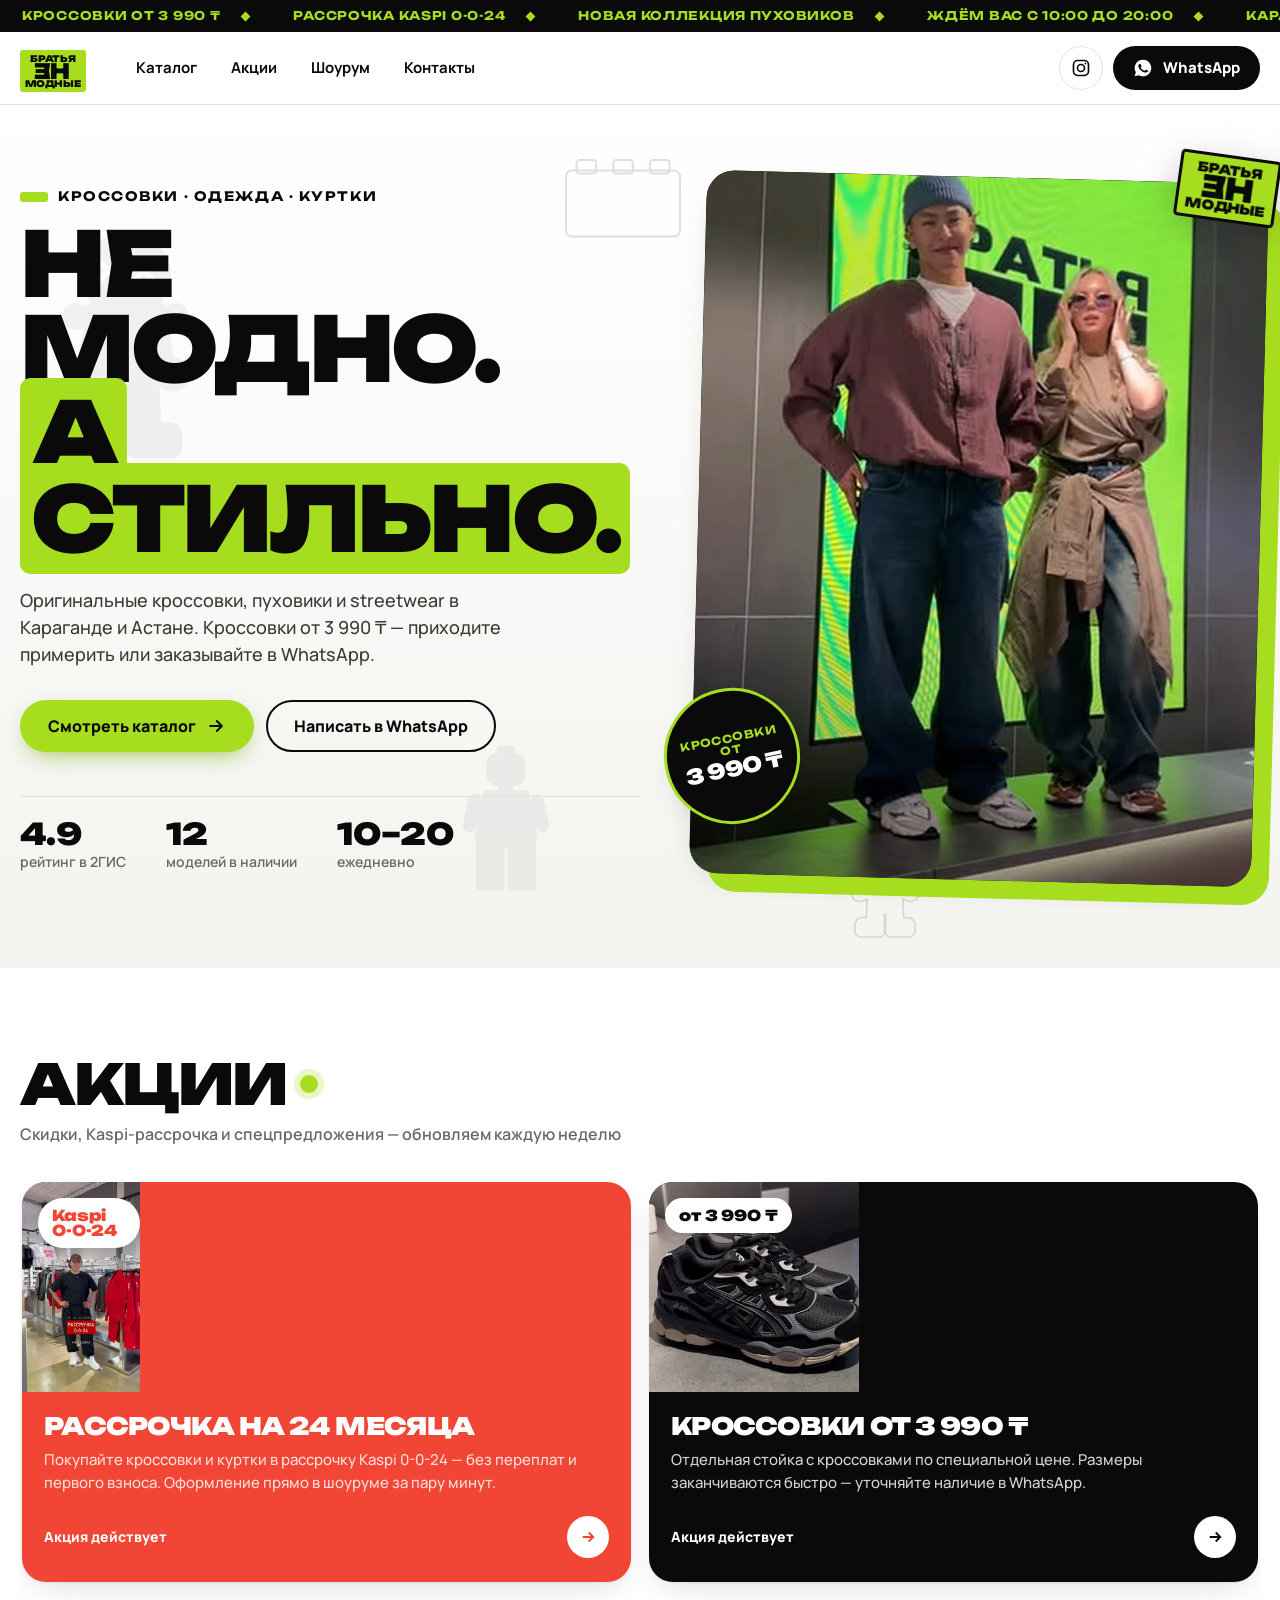
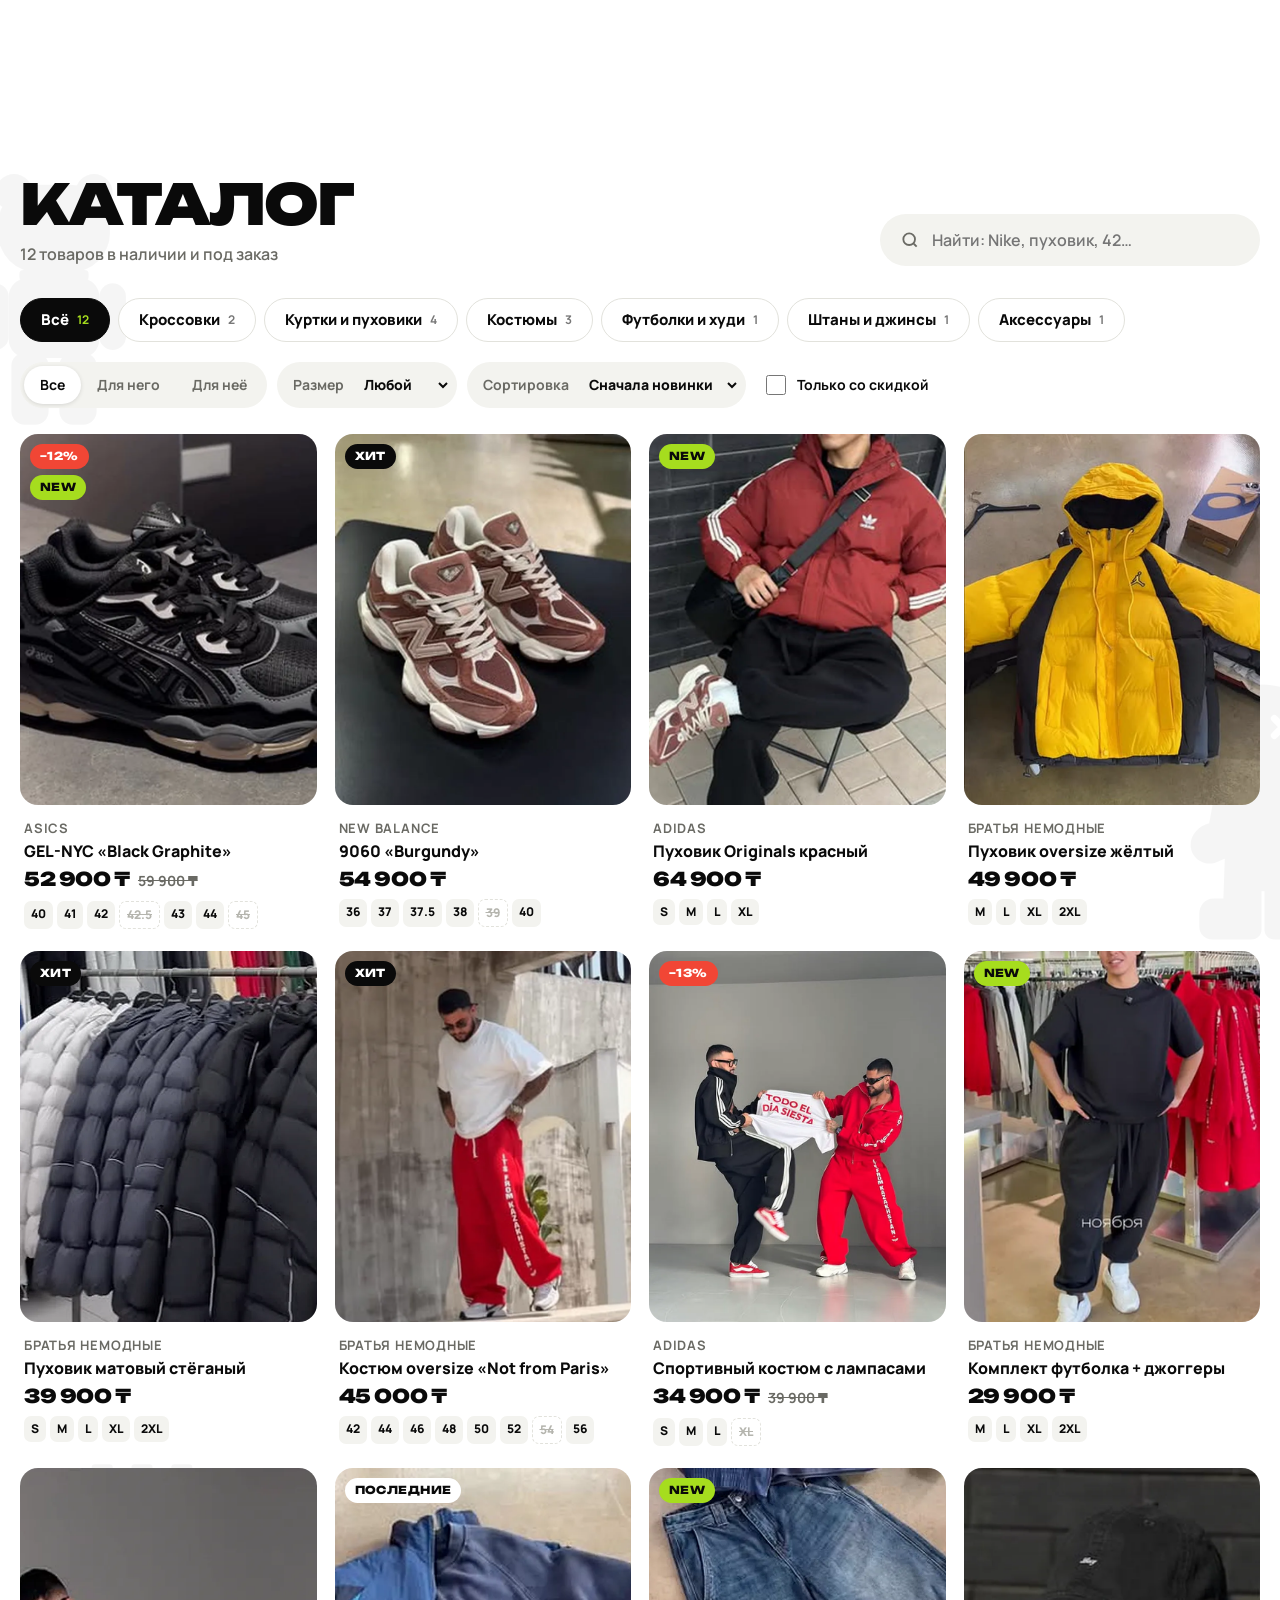
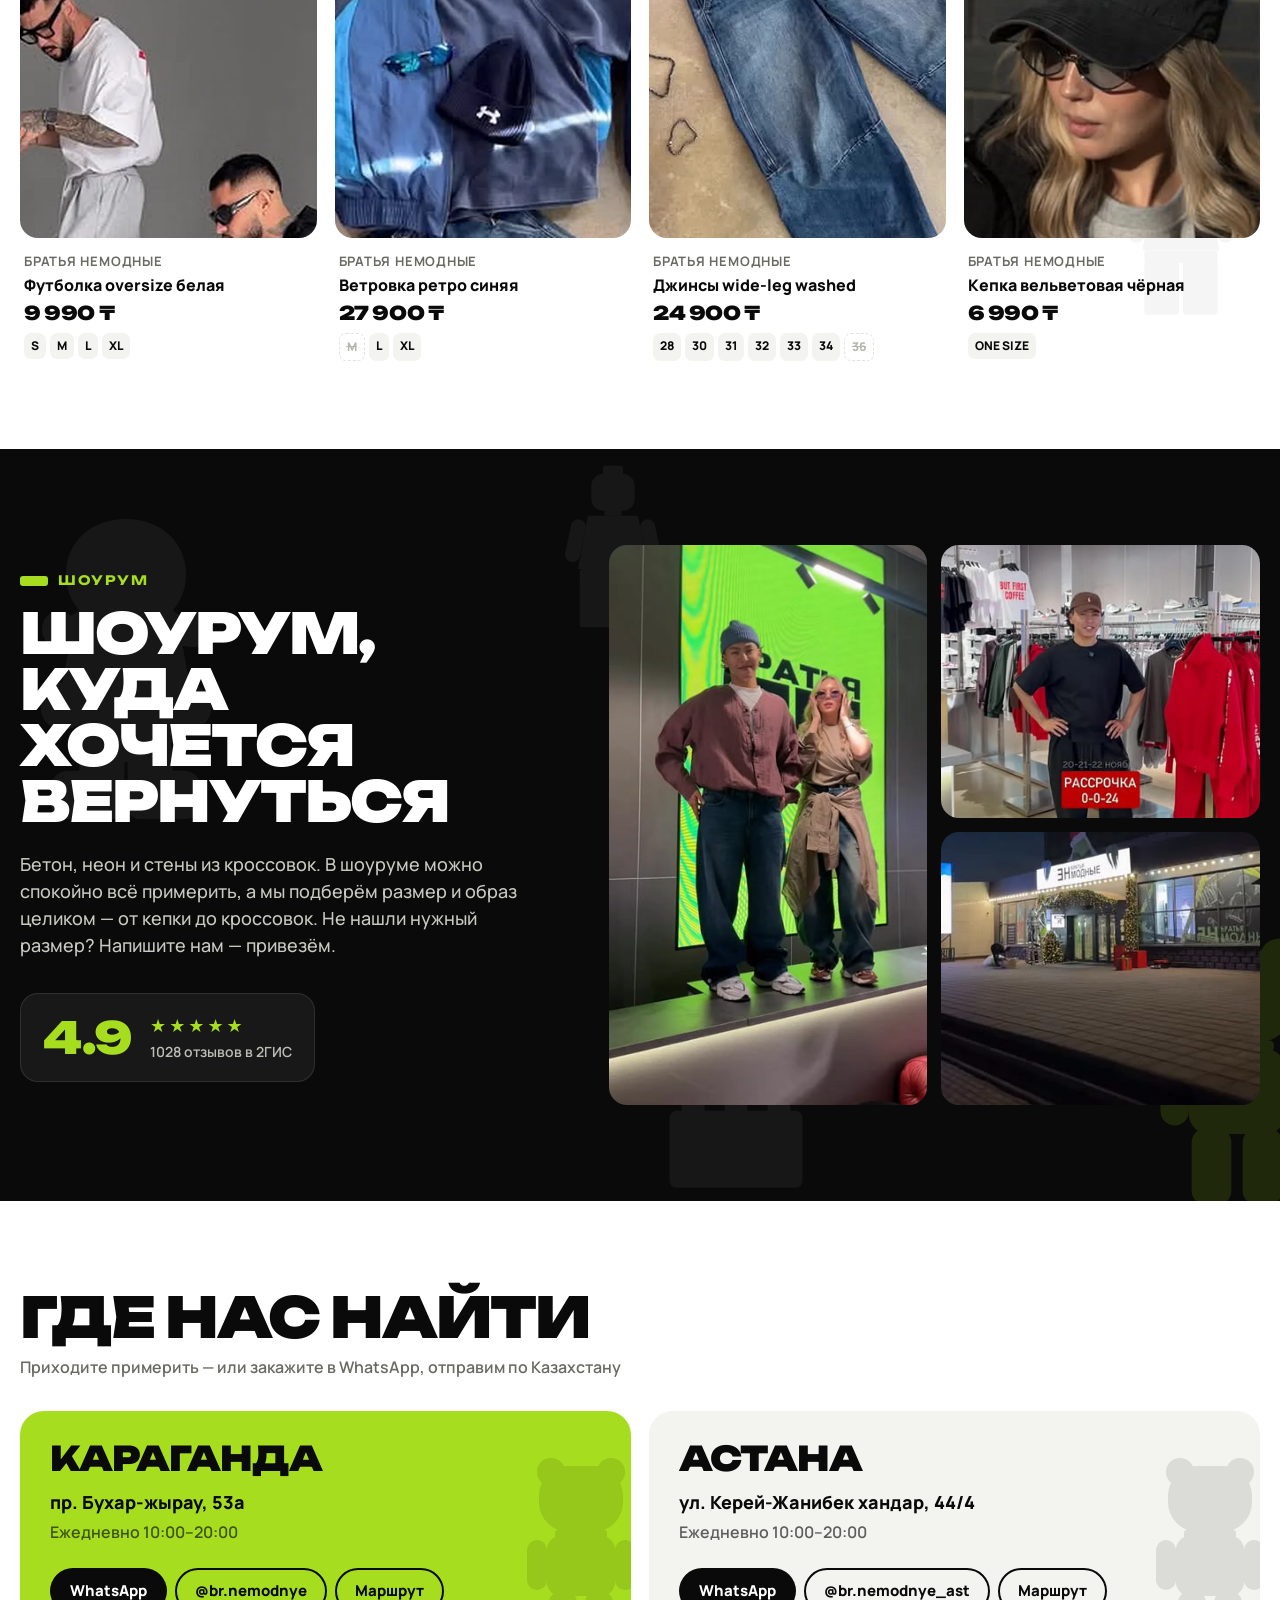
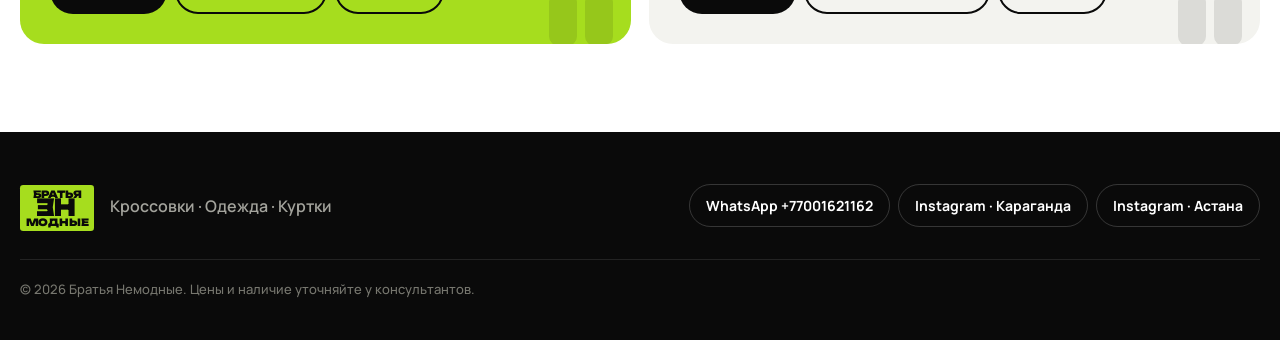
==== index.html @ 2d448ac7 "Сайт и админка Братья Немодные Co-Authored-By: Claude Opus 5.5 <noreply@anthropic.com>" ====
<!doctype html>
<html lang="ru">
<head>
<meta charset="utf-8">
<meta name="viewport" content="width=device-width, initial-scale=1, viewport-fit=cover">
<title>Братья Немодные — кроссовки, одежда, куртки</title>
<meta name="description" content="Братья Немодные — магазин кроссовок, одежды и курток в Караганде и Астане. Кроссовки от 3 990 ₸, рассрочка Kaspi 0-0-24. Заказ в WhatsApp.">
<meta name="theme-color" content="#A6DD1E">
<meta property="og:title" content="Братья Немодные — кроссовки, одежда, куртки">
<meta property="og:description" content="Кроссовки от 3 990 ₸. Шоурумы в Караганде и Астане.">
<meta property="og:image" content="media/showroom-led.webp">
<link rel="icon" href="data:image/svg+xml,%3Csvg xmlns='http://www.w3.org/2000/svg' viewBox='0 0 64 64'%3E%3Crect width='64' height='64' rx='14' fill='%23A6DD1E'/%3E%3Ctext x='32' y='44' font-family='Arial Black,Arial' font-weight='900' font-size='30' text-anchor='middle' transform='translate(64 0) scale(-1 1)'%3EНЕ%3C/text%3E%3C/svg%3E">
<link rel="preconnect" href="https://fonts.googleapis.com">
<link rel="preconnect" href="https://fonts.gstatic.com" crossorigin>
<link href="https://fonts.googleapis.com/css2?family=Unbounded:wght@500;700;900&family=Manrope:wght@400;500;600;700;800&display=swap" rel="stylesheet">
<link rel="stylesheet" href="styles.css">
</head>
<body>

<div class="ticker" aria-hidden="true"><div class="ticker__track" id="ticker"></div></div>

<header class="top" id="top">
  <div class="wrap top__in">
    <a href="#" class="top__logo" id="logo"></a>
    <nav class="top__nav" aria-label="Разделы">
      <a href="#catalog">Каталог</a>
      <a href="#promo">Акции</a>
      <a href="#showroom">Шоурум</a>
      <a href="#contacts">Контакты</a>
    </nav>
    <div class="top__act">
      <a class="icon-btn" id="igTop" target="_blank" rel="noopener" aria-label="Instagram"><svg viewBox="0 0 24 24"><rect x="3" y="3" width="18" height="18" rx="5"/><circle cx="12" cy="12" r="4.2"/><circle cx="17.4" cy="6.6" r="1.1" class="fill"/></svg></a>
      <a class="btn btn--ink btn--sm" id="waTop" target="_blank" rel="noopener"><svg class="wa-ic" viewBox="0 0 24 24"><path d="M12 2a10 10 0 0 0-8.6 15.1L2 22l5-1.3A10 10 0 1 0 12 2zm5.3 14.2c-.2.6-1.3 1.2-1.8 1.2-.5.1-1 .2-3.3-.7-2.8-1.1-4.5-3.9-4.7-4.1-.1-.2-1.1-1.5-1.1-2.9s.7-2 1-2.3c.2-.3.5-.3.7-.3h.5c.2 0 .4 0 .6.5l.9 2.1c.1.2.1.4 0 .5l-.3.5-.4.5c-.1.1-.3.3-.1.6.2.3.8 1.3 1.7 2.1 1.1 1 2.1 1.3 2.4 1.5.3.1.5.1.7-.1l.9-1.1c.2-.3.4-.2.7-.1l2 1c.3.1.5.2.5.3.1.2.1.7-.1 1.3z"/></svg><span>WhatsApp</span></a>
    </div>
  </div>
</header>

<main>
  <!-- ГЛАВНЫЙ ЭКРАН -->
  <section class="hero">
    <div class="figs" data-figs="hero"></div>
    <div class="wrap hero__in">
      <div class="hero__text">
        <p class="kicker" id="heroKicker"></p>
        <h1 class="hero__title" id="heroTitle"></h1>
        <p class="hero__lead" id="heroText"></p>
        <div class="hero__cta">
          <a href="#catalog" class="btn btn--lime">Смотреть каталог <svg viewBox="0 0 24 24" class="arr"><path d="M5 12h14M13 6l6 6-6 6"/></svg></a>
          <a class="btn btn--ghost" id="waHero" target="_blank" rel="noopener">Написать в WhatsApp</a>
        </div>
        <ul class="hero__facts">
          <li><b id="factRating">4.9</b><span>рейтинг в 2ГИС</span></li>
          <li><b id="factStock">—</b><span>моделей в наличии</span></li>
          <li><b>10–20</b><span>ежедневно</span></li>
        </ul>
      </div>
      <div class="hero__media">
        <div class="hero__photo"><img id="heroImg" alt="Шоурум Братья Немодные" fetchpriority="high"></div>
        <div class="sticker"><span>кроссовки<br>от</span><b>3 990 ₸</b></div>
        <div class="hero__logo" id="heroLogo"></div>
      </div>
    </div>
  </section>

  <!-- АКЦИИ -->
  <section class="sec" id="promo" hidden>
    <div class="wrap">
      <div class="sec__head">
        <h2 class="h2">Акции <span class="lime-dot"></span></h2>
        <p class="sec__sub">Скидки, Kaspi-рассрочка и спецпредложения — обновляем каждую неделю</p>
      </div>
      <div class="promos" id="promos"></div>
    </div>
  </section>

  <!-- КАТАЛОГ -->
  <section class="sec sec--catalog" id="catalog">
    <div class="figs figs--soft" data-figs="catalog"></div>
    <div class="wrap">
      <div class="sec__head sec__head--row">
        <div>
          <h2 class="h2">Каталог</h2>
          <p class="sec__sub" id="catCount"></p>
        </div>
        <label class="search">
          <svg viewBox="0 0 24 24"><circle cx="11" cy="11" r="7"/><path d="M20 20l-3.5-3.5"/></svg>
          <input type="search" id="q" placeholder="Найти: Nike, пуховик, 42…" autocomplete="off">
        </label>
      </div>
      <div class="chips" id="cats" role="tablist" aria-label="Категории"></div>
      <div class="filters">
        <div class="seg" id="gender" role="group" aria-label="Для кого">
          <button type="button" data-g="" class="on">Все</button>
          <button type="button" data-g="his">Для него</button>
          <button type="button" data-g="her">Для неё</button>
        </div>
        <label class="select"><span>Размер</span><select id="size"><option value="">Любой</option></select></label>
        <label class="select"><span>Сортировка</span><select id="sort">
          <option value="new">Сначала новинки</option>
          <option value="cheap">Сначала дешевле</option>
          <option value="exp">Сначала дороже</option>
          <option value="sale">Со скидкой</option>
        </select></label>
        <label class="check"><input type="checkbox" id="onlySale"><span>Только со скидкой</span></label>
      </div>
      <div class="grid" id="grid"></div>
      <div class="empty" id="empty" hidden>
        <p><b>Ничего не нашли</b>Но, возможно, это есть в шоуруме — напишите нам, проверим.</p>
        <a class="btn btn--ink" id="waEmpty" target="_blank" rel="noopener">Спросить в WhatsApp</a>
      </div>
    </div>
  </section>

  <!-- ШОУРУМ -->
  <section class="showroom" id="showroom">
    <div class="figs figs--dark" data-figs="dark"></div>
    <div class="wrap showroom__in">
      <div class="showroom__text">
        <p class="kicker kicker--lime">Шоурум</p>
        <h2 class="h2 h2--light" id="aboutTitle"></h2>
        <p class="showroom__lead" id="aboutText"></p>
        <div class="rating">
          <div class="rating__num" id="ratingNum">4.9</div>
          <div><div class="stars">★★★★★</div><span id="ratingText">отзывов в 2ГИС</span></div>
        </div>
      </div>
      <div class="gallery" id="gallery"></div>
    </div>
  </section>

  <!-- КОНТАКТЫ -->
  <section class="sec" id="contacts">
    <div class="wrap">
      <div class="sec__head">
        <h2 class="h2">Где нас найти</h2>
        <p class="sec__sub">Приходите примерить — или закажите в WhatsApp, отправим по Казахстану</p>
      </div>
      <div class="branches" id="branches"></div>
    </div>
  </section>
</main>

<footer class="foot">
  <div class="wrap foot__in">
    <div class="foot__brand"><span id="footLogo"></span><p>Кроссовки · Одежда · Куртки</p></div>
    <div class="foot__links" id="footLinks"></div>
    <p class="foot__copy">© <span id="year"></span> Братья Немодные. Цены и наличие уточняйте у консультантов.</p>
  </div>
</footer>

<a class="fab" id="fab" target="_blank" rel="noopener" aria-label="Написать в WhatsApp"><svg viewBox="0 0 24 24"><path d="M12 2a10 10 0 0 0-8.6 15.1L2 22l5-1.3A10 10 0 1 0 12 2zm5.3 14.2c-.2.6-1.3 1.2-1.8 1.2-.5.1-1 .2-3.3-.7-2.8-1.1-4.5-3.9-4.7-4.1-.1-.2-1.1-1.5-1.1-2.9s.7-2 1-2.3c.2-.3.5-.3.7-.3h.5c.2 0 .4 0 .6.5l.9 2.1c.1.2.1.4 0 .5l-.3.5-.4.5c-.1.1-.3.3-.1.6.2.3.8 1.3 1.7 2.1 1.1 1 2.1 1.3 2.4 1.5.3.1.5.1.7-.1l.9-1.1c.2-.3.4-.2.7-.1l2 1c.3.1.5.2.5.3.1.2.1.7-.1 1.3z"/></svg></a>

<!-- Карточка товара -->
<div class="modal" id="pm" hidden>
  <div class="modal__bg" data-close></div>
  <div class="modal__box modal__box--product" role="dialog" aria-modal="true" aria-labelledby="pmTitle">
    <button class="modal__x" data-close aria-label="Закрыть">×</button>
    <div class="pm">
      <div class="pm__media">
        <div class="pm__stage" id="pmStage"></div>
        <div class="pm__thumbs" id="pmThumbs"></div>
      </div>
      <div class="pm__info">
        <p class="pm__brand" id="pmBrand"></p>
        <h3 class="pm__title" id="pmTitle"></h3>
        <div class="pm__price" id="pmPrice"></div>
        <div class="pm__promo" id="pmPromo" hidden></div>
        <div class="pm__sizes">
          <div class="pm__label"><span>Размер</span><small id="pmSizeHint">Выберите размер</small></div>
          <div class="sizes" id="pmSizes"></div>
        </div>
        <p class="pm__desc" id="pmDesc"></p>
        <a class="btn btn--lime btn--block" id="pmOrder" target="_blank" rel="noopener">Заказать в WhatsApp</a>
        <a class="btn btn--ghost btn--block" id="pmAsk" target="_blank" rel="noopener">Спросить в Instagram</a>
        <ul class="pm__perks">
          <li>Примерка в шоуруме</li>
          <li>Рассрочка Kaspi 0-0-24</li>
          <li>Доставка по Казахстану</li>
        </ul>
      </div>
    </div>
  </div>
</div>

<!-- Акция -->
<div class="modal" id="prm" hidden>
  <div class="modal__bg" data-close></div>
  <div class="modal__box modal__box--promo" role="dialog" aria-modal="true" aria-labelledby="prmTitle">
    <button class="modal__x" data-close aria-label="Закрыть">×</button>
    <div class="prm__media" id="prmMedia"></div>
    <div class="prm__body">
      <span class="prm__badge" id="prmBadge"></span>
      <h3 class="prm__title" id="prmTitle"></h3>
      <p class="prm__dates" id="prmDates"></p>
      <p class="prm__text" id="prmText"></p>
      <div class="prm__cta" id="prmCta"></div>
    </div>
  </div>
</div>

<script src="common.js"></script>
<script src="app.js"></script>
</body>
</html>
---- styles.css ----
/* Братья Немодные — сайт магазина */
:root {
  --lime: #A6DD1E;
  --lime-2: #C4F23A;
  --lime-ink: #2D3D00;
  --ink: #0A0A0A;
  --ink-2: #1A1A1A;
  --paper: #FFFFFF;
  --concrete: #F3F3EF;
  --concrete-2: #E9E9E3;
  --line: #E2E2DC;
  --muted: #6A6A64;
  --red: #F14635;
  --r: 18px;
  --r-sm: 12px;
  --shadow: 0 1px 2px rgba(0,0,0,.05), 0 12px 32px -12px rgba(0,0,0,.18);
  --display: 'Unbounded', 'Arial Black', system-ui, sans-serif;
  --body: 'Manrope', system-ui, -apple-system, 'Segoe UI', sans-serif;
  color-scheme: light;
}
* { box-sizing: border-box; }
html { scroll-behavior: smooth; -webkit-text-size-adjust: 100%; }
body { margin: 0; background: var(--paper); color: var(--ink); font: 500 16px/1.5 var(--body); overflow-x: hidden; }
img, video { display: block; max-width: 100%; }
a { color: inherit; text-decoration: none; }
button { font: inherit; color: inherit; cursor: pointer; }
[hidden] { display: none !important; }
:focus-visible { outline: 3px solid var(--lime); outline-offset: 2px; }
.wrap { width: min(1240px, 100% - 32px); margin-inline: auto; position: relative; z-index: 1; }

/* ---------- логотип ---------- */
.bn-logo { display: inline-grid; justify-items: center; align-content: center; background: var(--lime); color: var(--ink); font-family: var(--display); font-weight: 900; line-height: .86; padding: .5em .55em .45em; border-radius: .32em; letter-spacing: -.02em; }
.bn-logo b { font-weight: 900; font-size: 1em; }
.bn-logo i { font-style: normal; font-size: 2.35em; transform: scaleX(-1); letter-spacing: -.04em; margin: .03em 0 .02em; line-height: .8; }
.top__logo .bn-logo { font-size: 9px; }

/* ---------- бегущая строка ---------- */
.ticker { background: var(--ink); color: var(--lime); overflow: hidden; white-space: nowrap; font: 700 12px/1 var(--display); letter-spacing: .06em; text-transform: uppercase; }
.ticker__track { display: inline-flex; gap: 0; padding: 10px 0; animation: tick 40s linear infinite; }
.ticker__track span { padding: 0 22px; display: inline-flex; align-items: center; gap: 22px; }
.ticker__track span::after { content: ''; width: 7px; height: 7px; background: var(--lime); transform: rotate(45deg); }
@keyframes tick { to { transform: translateX(-50%); } }

/* ---------- шапка ---------- */
.top { position: sticky; top: 0; z-index: 30; background: rgba(255,255,255,.86); backdrop-filter: saturate(1.4) blur(14px); -webkit-backdrop-filter: saturate(1.4) blur(14px); border-bottom: 1px solid var(--line); }
.top__in { display: flex; align-items: center; gap: 24px; height: 72px; }
.top__nav { display: flex; gap: 6px; margin-left: 12px; }
.top__nav a { padding: 8px 14px; border-radius: 99px; font-weight: 700; font-size: 15px; transition: background .2s; }
.top__nav a:hover { background: var(--concrete); }
.top__act { margin-left: auto; display: flex; gap: 10px; align-items: center; }
.icon-btn { width: 44px; height: 44px; border-radius: 50%; display: grid; place-items: center; border: 1.5px solid var(--line); transition: border-color .2s, background .2s; }
.icon-btn:hover { border-color: var(--ink); }
.icon-btn svg { width: 20px; height: 20px; fill: none; stroke: currentColor; stroke-width: 2; }
.icon-btn svg .fill { fill: currentColor; stroke: none; }

/* ---------- кнопки ---------- */
.btn { display: inline-flex; align-items: center; justify-content: center; gap: 10px; min-height: 52px; padding: 0 26px; border-radius: 99px; font-weight: 800; font-size: 16px; border: 2px solid transparent; transition: transform .15s, background .2s, box-shadow .2s, color .2s; cursor: pointer; text-align: center; }
.btn:active { transform: translateY(1px) scale(.99); }
.btn--sm { min-height: 44px; padding: 0 18px; font-size: 15px; }
.btn--lime { background: var(--lime); color: var(--ink); box-shadow: 0 8px 24px -10px rgba(120,170,0,.9); }
.btn--lime:hover { background: var(--lime-2); }
.btn--ink { background: var(--ink); color: #fff; }
.btn--ink:hover { background: #262626; }
.btn--ghost { border-color: var(--ink); color: var(--ink); background: transparent; }
.btn--ghost:hover { background: var(--ink); color: #fff; }
.btn--block { width: 100%; }
.btn .arr { width: 20px; height: 20px; fill: none; stroke: currentColor; stroke-width: 2.4; stroke-linecap: round; stroke-linejoin: round; }
.wa-ic { width: 20px; height: 20px; fill: currentColor; }

/* ---------- силуэты игрушек на фоне ---------- */
.figs { position: absolute; inset: 0; overflow: hidden; pointer-events: none; z-index: 0; }
.fig { position: absolute; fill: var(--ink); opacity: .045; animation: float 9s ease-in-out infinite; }
.fig svg { width: 100%; height: auto; display: block; }
.fig--lime { fill: var(--lime); opacity: .55; }
.fig--outline { fill: none; opacity: .12; }
.fig--outline svg * { fill: none; stroke: var(--ink); stroke-width: 2.5; }
.figs--soft .fig { opacity: .035; }
.figs--dark .fig { fill: #fff; opacity: .05; }
.figs--dark .fig--lime { fill: var(--lime); opacity: .14; }
@keyframes float { 0%,100% { transform: translateY(0) rotate(var(--rot, 0deg)); } 50% { transform: translateY(-14px) rotate(calc(var(--rot, 0deg) + 3deg)); } }
@media (prefers-reduced-motion: reduce) { .fig, .ticker__track { animation: none; } html { scroll-behavior: auto; } }

/* ---------- главный экран ---------- */
.hero { position: relative; overflow: hidden; background: linear-gradient(180deg, #fff 0%, var(--concrete) 100%); }
.hero__in { display: grid; grid-template-columns: 1.05fr .95fr; gap: 56px; align-items: center; padding: 72px 0 88px; }
.kicker { margin: 0 0 18px; font: 700 13px/1 var(--display); letter-spacing: .12em; text-transform: uppercase; display: inline-flex; align-items: center; gap: 10px; }
.kicker::before { content: ''; width: 28px; height: 10px; background: var(--lime); border-radius: 3px; }
.kicker--lime { color: var(--lime); }
.hero__title { margin: 0; font: 900 clamp(44px, 7vw, 92px)/.95 var(--display); letter-spacing: -.035em; text-transform: uppercase; }
.hero__title em { font-style: normal; background: var(--lime); padding: 0 .12em; border-radius: .12em; box-decoration-break: clone; -webkit-box-decoration-break: clone; }
.hero__lead { margin: 26px 0 0; max-width: 520px; font-size: 18px; color: #3a3a36; }
.hero__cta { display: flex; flex-wrap: wrap; gap: 12px; margin-top: 32px; }
.hero__facts { list-style: none; margin: 44px 0 0; padding: 22px 0 0; display: flex; gap: 40px; border-top: 1.5px solid var(--line); }
.hero__facts b { display: block; font: 900 30px/1 var(--display); letter-spacing: -.02em; white-space: nowrap; }
.hero__facts span { font-size: 14px; color: var(--muted); font-weight: 600; }
.hero__media { position: relative; }
.hero__photo { position: relative; border-radius: 28px; overflow: hidden; aspect-ratio: 4/5; background: var(--ink); box-shadow: 18px 18px 0 var(--lime), var(--shadow); transform: rotate(1.5deg); }
.hero__photo img { width: 100%; height: 100%; object-fit: cover; }
.hero__photo::after { content: ''; position: absolute; inset: 0; background: linear-gradient(180deg, transparent 55%, rgba(0,0,0,.35)); }
.sticker { position: absolute; left: -34px; bottom: 56px; width: 136px; height: 136px; border-radius: 50%; background: var(--ink); color: #fff; display: grid; place-content: center; text-align: center; transform: rotate(-12deg); box-shadow: var(--shadow); border: 3px solid var(--lime); }
.sticker span { font: 700 11px/1.15 var(--display); text-transform: uppercase; letter-spacing: .06em; color: var(--lime); }
.sticker b { font: 900 21px/1.1 var(--display); letter-spacing: -.02em; }
.hero__logo { position: absolute; right: -18px; top: -22px; transform: rotate(8deg); filter: drop-shadow(0 10px 18px rgba(0,0,0,.2)); }
.hero__logo .bn-logo { font-size: 13px; border: 3px solid var(--ink); }

/* ---------- секции ---------- */
.sec { position: relative; padding: 88px 0; }
.sec--catalog { background: var(--paper); }
.sec__head { margin-bottom: 32px; }
.sec__head--row { display: flex; align-items: flex-end; justify-content: space-between; gap: 24px; flex-wrap: wrap; }
.h2 { margin: 0; font: 900 clamp(32px, 4.6vw, 56px)/1 var(--display); letter-spacing: -.035em; text-transform: uppercase; display: flex; align-items: center; gap: 14px; }
.h2--light { color: #fff; }
.lime-dot { width: 18px; height: 18px; border-radius: 50%; background: var(--lime); display: inline-block; box-shadow: 0 0 0 6px rgba(166,221,30,.25); }
.sec__sub { margin: 10px 0 0; color: var(--muted); font-weight: 600; font-size: 16px; }

/* ---------- акции ---------- */
.promos { display: grid; grid-auto-flow: column; grid-auto-columns: minmax(300px, 1fr); gap: 18px; overflow-x: auto; scroll-snap-type: x mandatory; padding: 4px 2px 18px; scrollbar-width: thin; }
.promo { --bg: var(--lime); --fg: var(--ink); scroll-snap-align: start; position: relative; display: flex; flex-direction: column; min-height: 400px; border-radius: 24px; overflow: hidden; background: var(--bg); color: var(--fg); text-align: left; border: 0; padding: 0; box-shadow: var(--shadow); transition: transform .25s; }
.promo:hover { transform: translateY(-4px); }
.promo__img { position: relative; height: 210px; overflow: hidden; background: rgba(0,0,0,.15); }
.promo__img img, .promo__img video { width: 100%; height: 100%; object-fit: cover; transition: transform .6s; }
.promo:hover .promo__img img { transform: scale(1.05); }
.promo__badge { position: absolute; left: 16px; top: 16px; background: var(--fg); color: var(--bg); font: 900 15px/1 var(--display); padding: 10px 14px; border-radius: 99px; letter-spacing: -.01em; }
.promo__body { padding: 22px 22px 24px; display: flex; flex-direction: column; flex: 1; }
.promo__title { margin: 0; font: 900 24px/1.05 var(--display); letter-spacing: -.03em; text-transform: uppercase; }
.promo__text { margin: 10px 0 0; font-size: 15px; opacity: .82; display: -webkit-box; -webkit-line-clamp: 3; -webkit-box-orient: vertical; overflow: hidden; }
.promo__foot { margin-top: auto; padding-top: 16px; display: flex; justify-content: space-between; align-items: center; gap: 10px; font-weight: 800; font-size: 14px; }
.promo__foot .go { width: 42px; height: 42px; border-radius: 50%; background: var(--fg); color: var(--bg); display: grid; place-items: center; flex: none; }
.promo__foot .go svg { width: 18px; height: 18px; fill: none; stroke: currentColor; stroke-width: 2.5; }
.promo--white { border: 1.5px solid var(--line); box-shadow: none; }

/* ---------- каталог ---------- */
.search { display: flex; align-items: center; gap: 10px; background: var(--concrete); border-radius: 99px; padding: 0 18px; height: 52px; width: min(380px, 100%); border: 2px solid transparent; transition: border-color .2s, background .2s; }
.search:focus-within { border-color: var(--ink); background: #fff; }
.search svg { width: 20px; height: 20px; fill: none; stroke: var(--muted); stroke-width: 2.2; flex: none; }
.search input { border: 0; background: none; outline: none; font: 600 16px var(--body); width: 100%; color: var(--ink); }
.chips { display: flex; gap: 8px; overflow-x: auto; padding-bottom: 6px; scrollbar-width: none; }
.chips::-webkit-scrollbar { display: none; }
.chip { flex: none; height: 44px; padding: 0 20px; border-radius: 99px; border: 1.5px solid var(--line); background: #fff; font-weight: 800; font-size: 15px; display: inline-flex; align-items: center; gap: 8px; transition: all .2s; }
.chip:hover { border-color: var(--ink); }
.chip.on { background: var(--ink); border-color: var(--ink); color: #fff; }
.chip small { font-size: 12px; opacity: .55; font-weight: 700; }
.chip.on small { color: var(--lime); opacity: 1; }
.filters { display: flex; flex-wrap: wrap; gap: 10px; align-items: center; margin: 14px 0 26px; }
.seg { display: inline-flex; background: var(--concrete); border-radius: 99px; padding: 4px; }
.seg button { border: 0; background: none; height: 38px; padding: 0 16px; border-radius: 99px; font-weight: 700; font-size: 14px; color: var(--muted); }
.seg button.on { background: #fff; color: var(--ink); box-shadow: 0 1px 4px rgba(0,0,0,.12); }
.select { display: inline-flex; align-items: center; gap: 8px; height: 46px; padding: 0 6px 0 16px; border-radius: 99px; background: var(--concrete); font-size: 14px; font-weight: 700; color: var(--muted); }
.select select { border: 0; background: transparent; font: 800 14px var(--body); color: var(--ink); height: 100%; padding: 0 8px; outline: none; cursor: pointer; }
.check { display: inline-flex; align-items: center; gap: 8px; font-weight: 700; font-size: 14px; cursor: pointer; height: 46px; padding: 0 6px; }
.check input { width: 20px; height: 20px; accent-color: var(--ink); }

.grid { display: grid; grid-template-columns: repeat(4, 1fr); gap: 22px 18px; }
.card { position: relative; text-align: left; background: none; border: 0; padding: 0; display: flex; flex-direction: column; }
.card__media { position: relative; aspect-ratio: 4/5; border-radius: var(--r); overflow: hidden; background: var(--concrete); }
.card__media img { width: 100%; height: 100%; object-fit: cover; transition: transform .5s ease, opacity .4s; }
.card__media img.alt { position: absolute; inset: 0; opacity: 0; }
.card:hover .card__media img { transform: scale(1.045); }
.card:hover .card__media img.alt { opacity: 1; }
.badges { position: absolute; left: 10px; top: 10px; display: flex; flex-direction: column; gap: 6px; align-items: flex-start; }
.badge { font: 800 11px/1 var(--display); letter-spacing: .04em; text-transform: uppercase; padding: 7px 10px; border-radius: 99px; background: #fff; color: var(--ink); }
.badge--lime { background: var(--lime); }
.badge--sale { background: var(--red); color: #fff; }
.badge--ink { background: var(--ink); color: #fff; }
.card__vid { position: absolute; right: 10px; top: 10px; width: 34px; height: 34px; border-radius: 50%; background: rgba(0,0,0,.6); display: grid; place-items: center; }
.card__vid svg { width: 11px; height: 12px; margin-left: 2px; }
.card__out { position: absolute; inset: 0; background: rgba(255,255,255,.6); display: grid; place-items: center; font: 800 13px var(--display); text-transform: uppercase; letter-spacing: .05em; }
.card__body { padding: 14px 4px 0; }
.card__brand { font-size: 13px; font-weight: 700; color: var(--muted); text-transform: uppercase; letter-spacing: .06em; }
.card__title { margin: 3px 0 0; font-size: 16px; font-weight: 800; line-height: 1.3; }
.card__price { margin-top: 8px; display: flex; align-items: baseline; gap: 8px; flex-wrap: wrap; }
.card__price b { font: 900 19px/1 var(--display); letter-spacing: -.02em; }
.card__price s { color: var(--muted); font-weight: 700; font-size: 14px; }
.card__price .pct { background: var(--red); color: #fff; font-weight: 800; font-size: 12px; padding: 3px 7px; border-radius: 6px; }
.card__sizes { margin-top: 10px; display: flex; flex-wrap: wrap; gap: 4px; }
.card__sizes span { font-size: 12px; font-weight: 800; padding: 4px 7px; border-radius: 7px; background: var(--concrete); }
.card__sizes span.no { color: #b5b5ae; text-decoration: line-through; background: transparent; border: 1px dashed var(--line); }
.ph { width: 100%; height: 100%; display: grid; place-items: center; background: var(--concrete); }
.ph svg { width: 46%; fill: var(--concrete-2); }

.empty { text-align: center; padding: 48px 16px; border: 2px dashed var(--line); border-radius: var(--r); }
.empty p { margin: 0 0 18px; color: var(--muted); }
.empty b { display: block; font: 900 22px var(--display); color: var(--ink); margin-bottom: 6px; text-transform: uppercase; }

/* ---------- шоурум ---------- */
.showroom { position: relative; background: var(--ink); color: #fff; padding: 96px 0; overflow: hidden; }
.showroom__in { display: grid; grid-template-columns: .9fr 1.1fr; gap: 56px; align-items: center; }
.showroom__lead { color: #c9c9c2; font-size: 18px; margin: 22px 0 0; }
.rating { margin-top: 34px; display: flex; align-items: center; gap: 18px; padding: 18px 22px; border-radius: var(--r); background: rgba(255,255,255,.06); border: 1px solid rgba(255,255,255,.1); width: fit-content; }
.rating__num { font: 900 44px/1 var(--display); color: var(--lime); letter-spacing: -.03em; }
.stars { color: var(--lime); letter-spacing: 3px; font-size: 18px; }
.rating span { color: #bdbdb6; font-size: 14px; font-weight: 600; }
.gallery { display: grid; grid-template-columns: 1fr 1fr; grid-template-rows: 1fr 1fr; gap: 14px; height: 560px; }
.gallery figure { margin: 0; border-radius: var(--r); overflow: hidden; background: #222; }
.gallery figure:first-child { grid-row: span 2; }
.gallery img { width: 100%; height: 100%; object-fit: cover; }

/* ---------- контакты ---------- */
.branches { display: grid; grid-template-columns: repeat(auto-fit, minmax(300px, 1fr)); gap: 18px; }
.branch { position: relative; border-radius: 24px; padding: 30px; background: var(--concrete); overflow: hidden; }
.branch:first-child { background: var(--lime); }
.branch__city { font: 900 34px/1 var(--display); text-transform: uppercase; letter-spacing: -.03em; margin: 0; }
.branch__addr { margin: 14px 0 4px; font-size: 18px; font-weight: 800; }
.branch__hours { margin: 0; color: rgba(0,0,0,.62); font-weight: 600; }
.branch__btns { display: flex; flex-wrap: wrap; gap: 8px; margin-top: 24px; }
.branch__btns .btn { min-height: 46px; padding: 0 18px; font-size: 15px; }
.branch .fig-corner { position: absolute; right: -10px; bottom: -14px; width: 120px; opacity: .1; fill: var(--ink); }

/* ---------- подвал ---------- */
.foot { background: var(--ink); color: #fff; padding: 48px 0 calc(40px + env(safe-area-inset-bottom)); }
.foot__in { display: grid; grid-template-columns: 1fr auto; gap: 28px; align-items: center; }
.foot__brand { display: flex; align-items: center; gap: 16px; }
.foot__brand .bn-logo { font-size: 10px; }
.foot__brand p { margin: 0; color: #a3a39c; font-weight: 600; }
.foot__links { display: flex; flex-wrap: wrap; gap: 8px; }
.foot__links a { padding: 10px 16px; border-radius: 99px; border: 1px solid rgba(255,255,255,.18); font-weight: 700; font-size: 14px; }
.foot__links a:hover { border-color: var(--lime); color: var(--lime); }
.foot__copy { grid-column: 1 / -1; margin: 0; color: #77776f; font-size: 13px; border-top: 1px solid rgba(255,255,255,.1); padding-top: 20px; }

.fab { position: fixed; right: 16px; bottom: calc(16px + env(safe-area-inset-bottom)); z-index: 25; width: 60px; height: 60px; border-radius: 50%; background: var(--lime); display: none; place-items: center; box-shadow: 0 10px 28px -8px rgba(0,0,0,.45); border: 2px solid var(--ink); }
.fab svg { width: 30px; height: 30px; fill: var(--ink); }

/* ---------- окна ---------- */
.modal { position: fixed; inset: 0; z-index: 50; display: grid; place-items: center; padding: 20px; }
.modal__bg { position: absolute; inset: 0; background: rgba(10,10,10,.62); backdrop-filter: blur(4px); animation: fade .2s; }
.modal__box { position: relative; background: #fff; border-radius: 26px; width: min(1040px, 100%); max-height: calc(100vh - 40px); max-height: calc(100dvh - 40px); overflow: auto; animation: pop .25s cubic-bezier(.2,.9,.3,1.2); overscroll-behavior: contain; }
.modal__box--promo { width: min(720px, 100%); }
.modal__x { position: absolute; right: 14px; top: 14px; z-index: 3; width: 44px; height: 44px; border-radius: 50%; border: 0; background: rgba(255,255,255,.92); font-size: 28px; line-height: 1; box-shadow: 0 2px 10px rgba(0,0,0,.15); }
@keyframes fade { from { opacity: 0; } }
@keyframes pop { from { opacity: 0; transform: translateY(16px) scale(.98); } }
body.lock { overflow: hidden; }

.pm { display: grid; grid-template-columns: 1.05fr 1fr; }
.pm__media { padding: 18px; background: var(--concrete); }
.pm__stage { aspect-ratio: 4/5; border-radius: var(--r); overflow: hidden; background: #fff; }
.pm__stage img, .pm__stage video { width: 100%; height: 100%; object-fit: cover; }
.pm__thumbs { display: flex; gap: 8px; margin-top: 10px; overflow-x: auto; }
.pm__thumbs button { flex: none; width: 66px; height: 80px; border-radius: 10px; overflow: hidden; border: 2px solid transparent; padding: 0; background: #ddd; position: relative; }
.pm__thumbs button.on { border-color: var(--ink); }
.pm__thumbs img, .pm__thumbs video { width: 100%; height: 100%; object-fit: cover; }
.pm__thumbs .play { position: absolute; inset: 0; display: grid; place-items: center; background: rgba(0,0,0,.35); color: #fff; font-size: 18px; }
.pm__info { padding: 36px 34px 30px; display: flex; flex-direction: column; gap: 14px; }
.pm__brand { margin: 0; font-weight: 800; color: var(--muted); text-transform: uppercase; letter-spacing: .08em; font-size: 13px; }
.pm__title { margin: -8px 0 0; font: 900 28px/1.1 var(--display); letter-spacing: -.03em; }
.pm__price { display: flex; align-items: baseline; gap: 12px; flex-wrap: wrap; }
.pm__price b { font: 900 32px/1 var(--display); letter-spacing: -.03em; }
.pm__price s { color: var(--muted); font-weight: 700; font-size: 18px; }
.pm__price .pct { background: var(--red); color: #fff; font-weight: 800; font-size: 14px; padding: 4px 9px; border-radius: 8px; }
.pm__promo { background: var(--lime); border-radius: 12px; padding: 10px 14px; font-weight: 800; font-size: 14px; }
.pm__label { display: flex; justify-content: space-between; align-items: baseline; font-weight: 800; margin-bottom: 10px; }
.pm__label small { color: var(--muted); font-weight: 600; font-size: 13px; }
.sizes { display: grid; grid-template-columns: repeat(auto-fill, minmax(62px, 1fr)); gap: 8px; }
.sizes button { height: 48px; border-radius: 12px; border: 1.5px solid var(--line); background: #fff; font-weight: 800; font-size: 15px; position: relative; }
.sizes button:hover:not(:disabled) { border-color: var(--ink); }
.sizes button.on { background: var(--ink); color: #fff; border-color: var(--ink); }
.sizes button:disabled { color: #bdbdb6; background: var(--concrete); cursor: not-allowed; text-decoration: line-through; }
.sizes button .last { position: absolute; top: -7px; right: -5px; background: var(--lime); color: var(--ink); font-size: 9px; padding: 2px 5px; border-radius: 6px; text-decoration: none; }
.pm__desc { margin: 0; color: #3e3e3a; font-size: 15px; white-space: pre-line; }
.pm__perks { list-style: none; margin: 4px 0 0; padding: 0; display: grid; gap: 6px; font-size: 14px; font-weight: 700; color: var(--muted); }
.pm__perks li::before { content: '✓'; color: var(--ink); background: var(--lime); border-radius: 50%; width: 20px; height: 20px; display: inline-grid; place-items: center; font-size: 11px; margin-right: 10px; }

.prm__media { aspect-ratio: 16/9; background: var(--ink); }
.prm__media img, .prm__media video { width: 100%; height: 100%; object-fit: cover; }
.prm__body { padding: 28px 32px 32px; }
.prm__badge { display: inline-block; font: 900 15px/1 var(--display); padding: 10px 14px; border-radius: 99px; }
.prm__title { margin: 16px 0 6px; font: 900 32px/1.05 var(--display); text-transform: uppercase; letter-spacing: -.03em; }
.prm__dates { margin: 0; color: var(--muted); font-weight: 700; font-size: 14px; }
.prm__text { margin: 16px 0 0; font-size: 17px; color: #333; white-space: pre-line; }
.prm__cta { display: flex; flex-wrap: wrap; gap: 10px; margin-top: 24px; }

/* ---------- адаптив ---------- */
@media (max-width: 1080px) {
  .grid { grid-template-columns: repeat(3, 1fr); }
  .top__nav { display: none; }
}
@media (max-width: 860px) {
  .hero__in { grid-template-columns: 1fr; gap: 40px; padding: 40px 0 64px; }
  .hero__media { width: min(440px, 88%); margin: 0 auto; }
  .showroom__in { grid-template-columns: 1fr; gap: 36px; }
  .gallery { height: 420px; }
  .pm { grid-template-columns: 1fr; }
  .pm__info { padding: 24px 20px 26px; }
  .foot__in { grid-template-columns: 1fr; }
  .fab { display: grid; }
}
@media (max-width: 640px) {
  .grid { grid-template-columns: repeat(2, 1fr); gap: 18px 12px; }
  .top__in { height: 62px; gap: 12px; }
  .top__act .btn span { display: none; }
  .top__act .btn { width: 44px; padding: 0; }
  .sec { padding: 60px 0; }
  .showroom { padding: 64px 0; }
  .hero__facts { gap: 22px; }
  .hero__facts b { font-size: 24px; }
  .hero__lead { font-size: 16px; }
  .sticker { width: 104px; height: 104px; left: -14px; bottom: 30px; }
  .sticker b { font-size: 16px; }
  .hero__logo .bn-logo { font-size: 9px; }
  .hero__logo { right: -6px; }
  .card__title { font-size: 14px; }
  .card__price b { font-size: 16px; }
  .card__sizes { display: none; }
  .promos { grid-auto-columns: 84%; }
  .promo { min-height: 360px; }
  .modal { padding: 0; align-items: end; }
  .modal__box { border-radius: 22px 22px 0 0; max-height: 94vh; max-height: 94dvh; }
  .gallery { height: 340px; gap: 10px; }
  .filters .select { flex: 1 1 140px; }
  .branch { padding: 24px; }
}
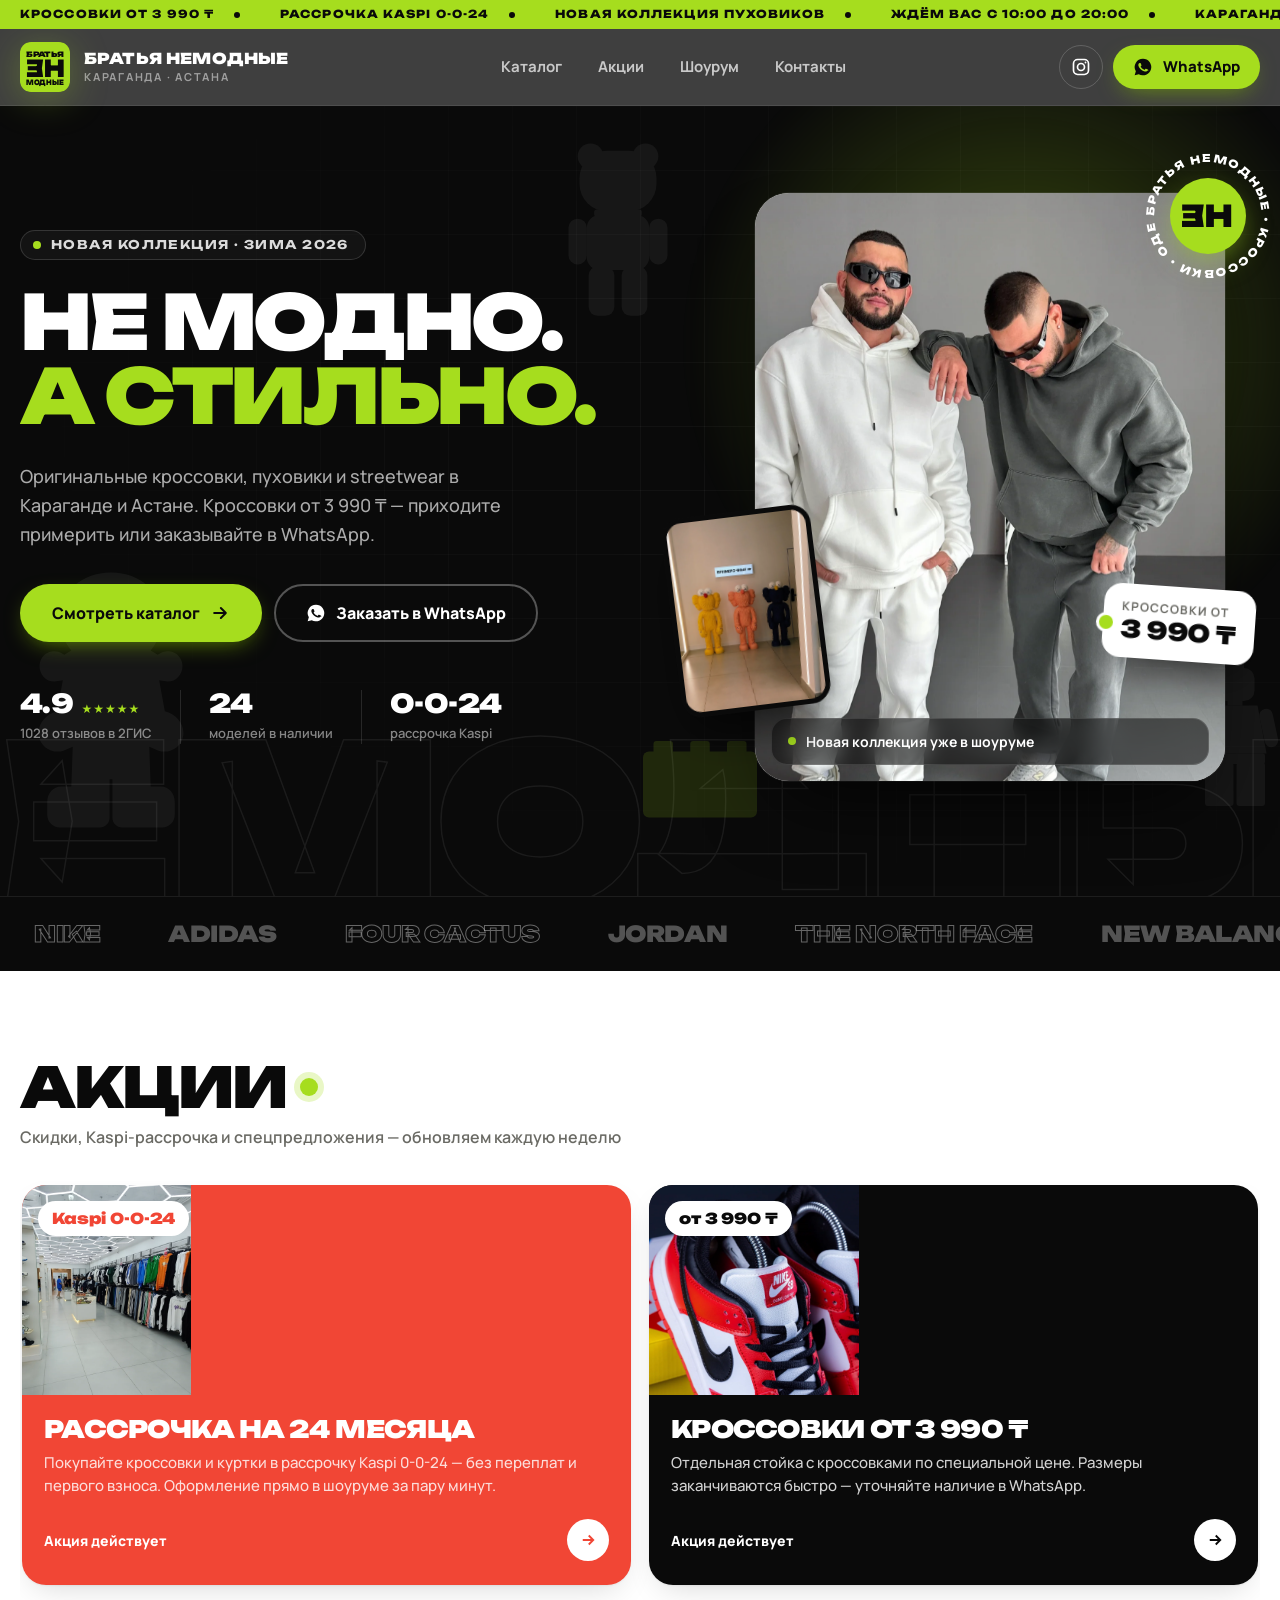
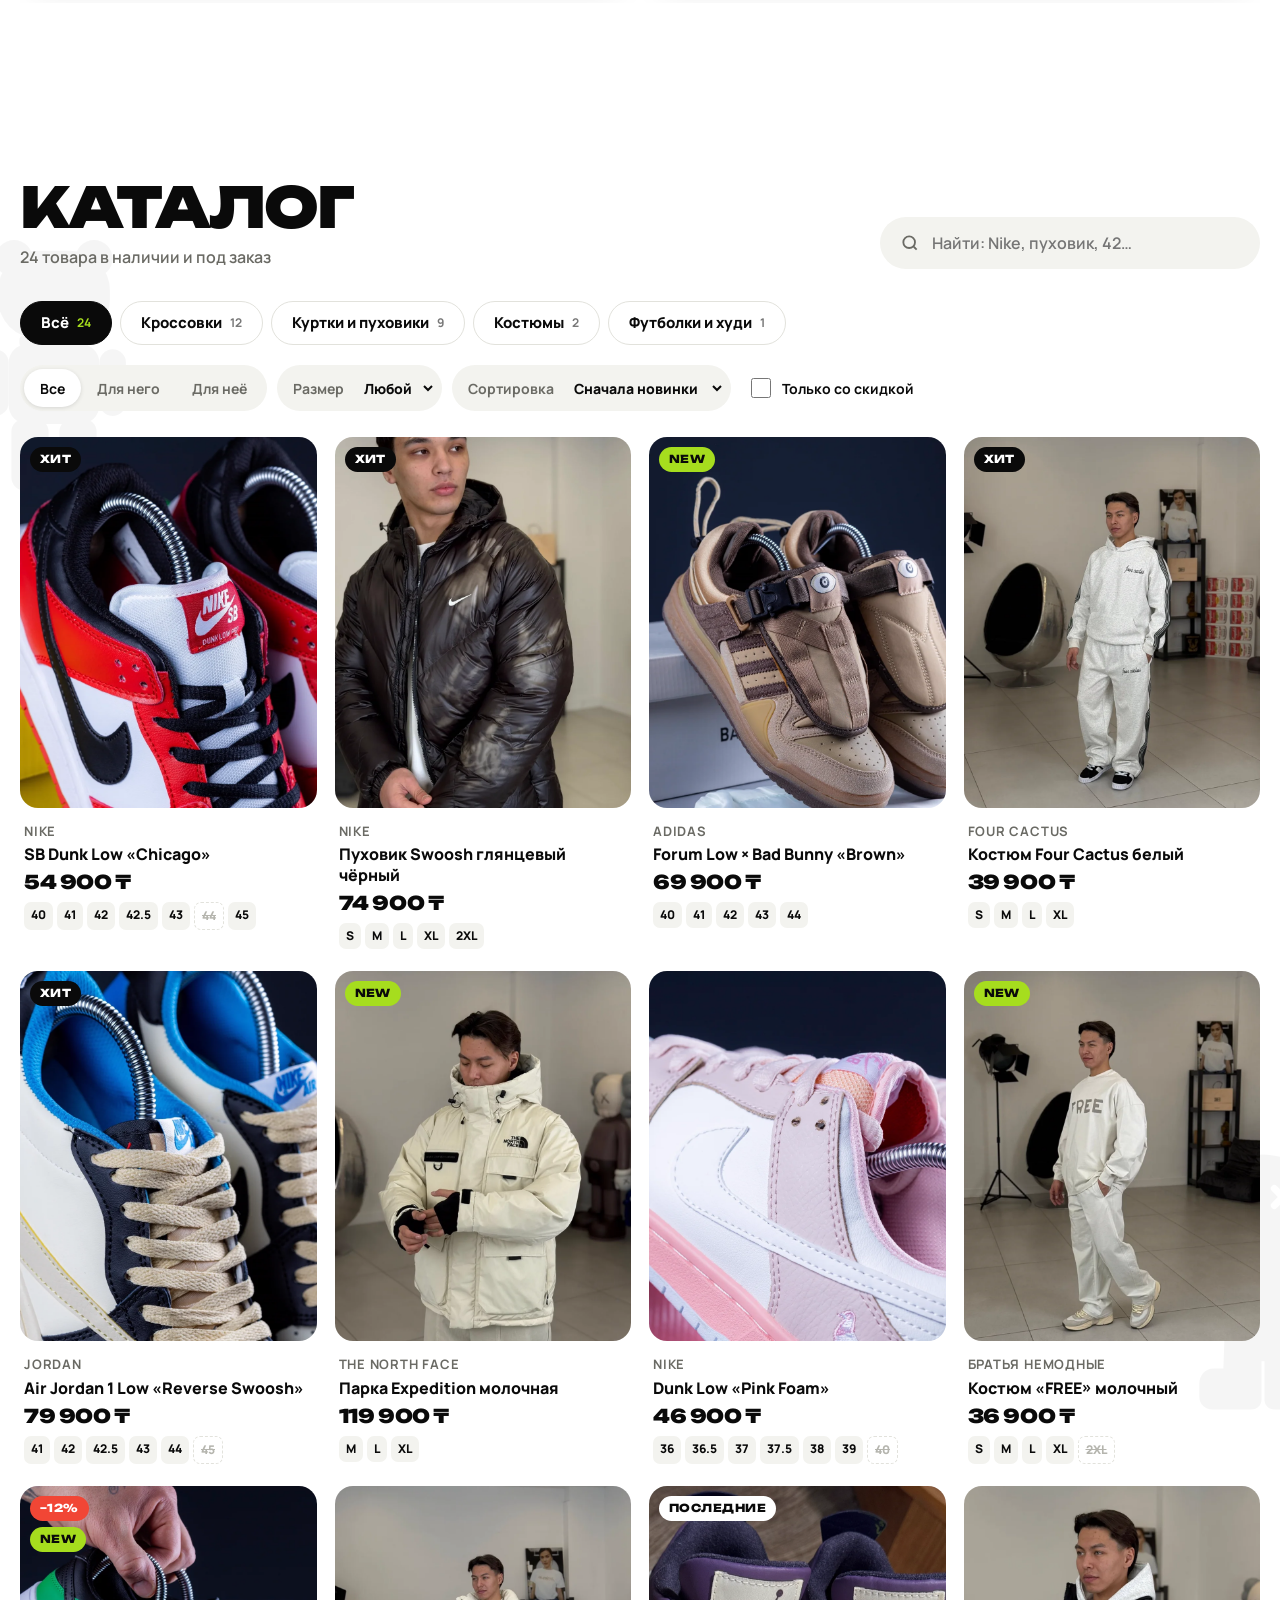
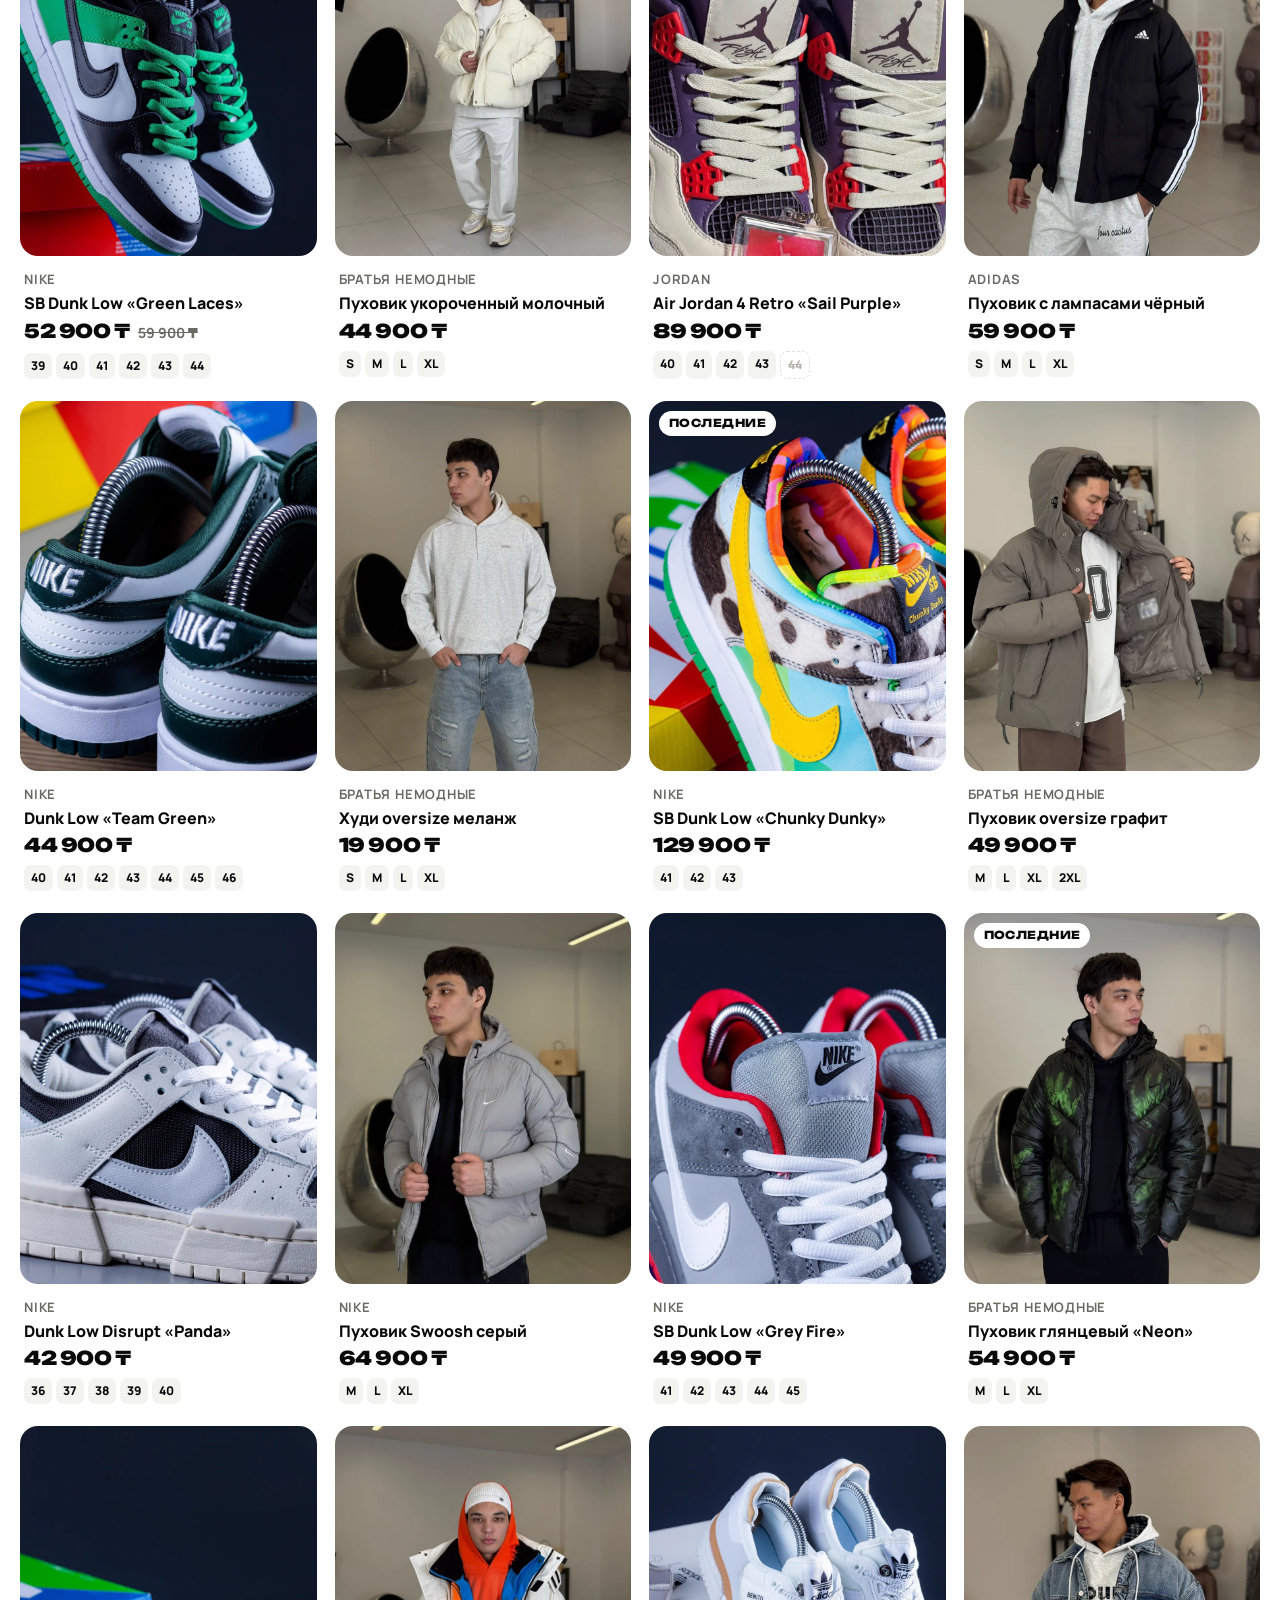
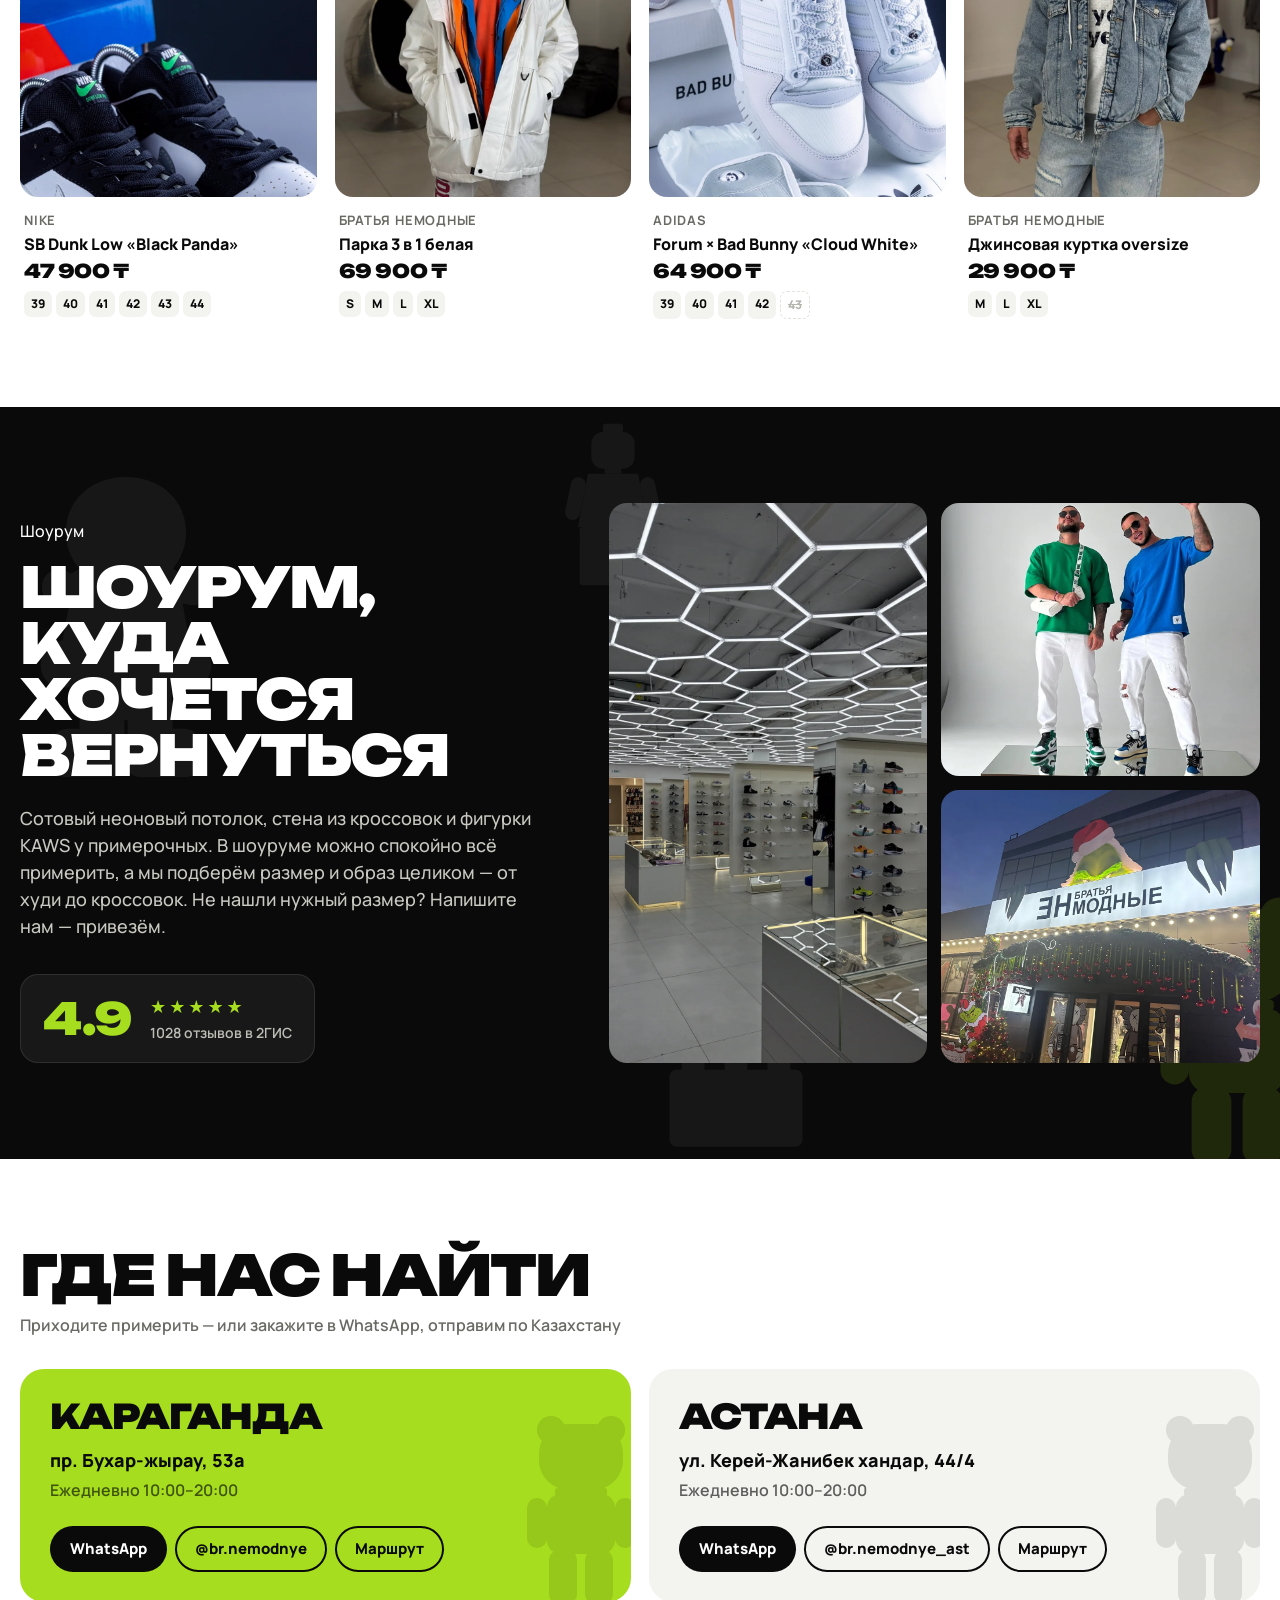
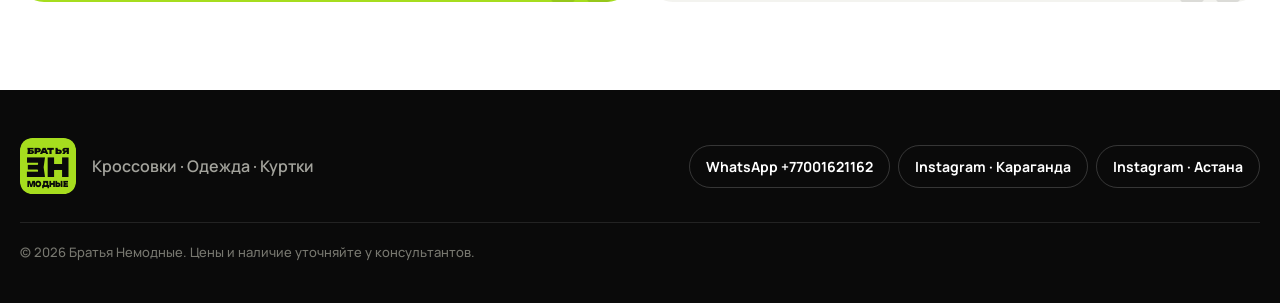
==== commit 06388ad4: "Новая шапка, логотип и главный экран с фото братьев; качественные фото товаров Co-Authored-By: Claud" ====
--- a/index.html
+++ b/index.html
@@ -21,7 +21,10 @@
 
 <header class="top" id="top">
   <div class="wrap top__in">
-    <a href="#" class="top__logo" id="logo"></a>
+    <a href="#" class="brand" aria-label="Братья Немодные — на главную">
+      <span class="brand__mark" id="logo"><svg class="bn-logo" viewBox="0 0 120 120"><rect width="120" height="120" rx="22" fill="#A6DD1E"/></svg></span>
+      <span class="brand__word"><b>Братья Немодные</b><small>Караганда · Астана</small></span>
+    </a>
     <nav class="top__nav" aria-label="Разделы">
       <a href="#catalog">Каталог</a>
       <a href="#promo">Акции</a>
@@ -30,7 +33,7 @@
     </nav>
     <div class="top__act">
       <a class="icon-btn" id="igTop" target="_blank" rel="noopener" aria-label="Instagram"><svg viewBox="0 0 24 24"><rect x="3" y="3" width="18" height="18" rx="5"/><circle cx="12" cy="12" r="4.2"/><circle cx="17.4" cy="6.6" r="1.1" class="fill"/></svg></a>
-      <a class="btn btn--ink btn--sm" id="waTop" target="_blank" rel="noopener"><svg class="wa-ic" viewBox="0 0 24 24"><path d="M12 2a10 10 0 0 0-8.6 15.1L2 22l5-1.3A10 10 0 1 0 12 2zm5.3 14.2c-.2.6-1.3 1.2-1.8 1.2-.5.1-1 .2-3.3-.7-2.8-1.1-4.5-3.9-4.7-4.1-.1-.2-1.1-1.5-1.1-2.9s.7-2 1-2.3c.2-.3.5-.3.7-.3h.5c.2 0 .4 0 .6.5l.9 2.1c.1.2.1.4 0 .5l-.3.5-.4.5c-.1.1-.3.3-.1.6.2.3.8 1.3 1.7 2.1 1.1 1 2.1 1.3 2.4 1.5.3.1.5.1.7-.1l.9-1.1c.2-.3.4-.2.7-.1l2 1c.3.1.5.2.5.3.1.2.1.7-.1 1.3z"/></svg><span>WhatsApp</span></a>
+      <a class="btn btn--lime btn--sm" id="waTop" target="_blank" rel="noopener"><svg class="wa-ic" viewBox="0 0 24 24"><path d="M12 2a10 10 0 0 0-8.6 15.1L2 22l5-1.3A10 10 0 1 0 12 2zm5.3 14.2c-.2.6-1.3 1.2-1.8 1.2-.5.1-1 .2-3.3-.7-2.8-1.1-4.5-3.9-4.7-4.1-.1-.2-1.1-1.5-1.1-2.9s.7-2 1-2.3c.2-.3.5-.3.7-.3h.5c.2 0 .4 0 .6.5l.9 2.1c.1.2.1.4 0 .5l-.3.5-.4.5c-.1.1-.3.3-.1.6.2.3.8 1.3 1.7 2.1 1.1 1 2.1 1.3 2.4 1.5.3.1.5.1.7-.1l.9-1.1c.2-.3.4-.2.7-.1l2 1c.3.1.5.2.5.3.1.2.1.7-.1 1.3z"/></svg><span>WhatsApp</span></a>
     </div>
   </div>
 </header>
@@ -38,29 +41,37 @@
 <main>
   <!-- ГЛАВНЫЙ ЭКРАН -->
   <section class="hero">
-    <div class="figs" data-figs="hero"></div>
+    <div class="hero__glow" aria-hidden="true"></div>
+    <div class="figs figs--dark" data-figs="hero"></div>
+    <div class="hero__ghost" aria-hidden="true">НЕМОДНЫЕ</div>
     <div class="wrap hero__in">
       <div class="hero__text">
-        <p class="kicker" id="heroKicker"></p>
-        <h1 class="hero__title" id="heroTitle"></h1>
+        <p class="eyebrow"><i></i><span id="heroKicker">Новая коллекция · Зима 2026</span></p>
+        <h1 class="hero__title" id="heroTitle"><span class="ln"><span>Не модно.</span></span><span class="ln"><span class="hl">А стильно.</span></span></h1>
         <p class="hero__lead" id="heroText"></p>
         <div class="hero__cta">
-          <a href="#catalog" class="btn btn--lime">Смотреть каталог <svg viewBox="0 0 24 24" class="arr"><path d="M5 12h14M13 6l6 6-6 6"/></svg></a>
-          <a class="btn btn--ghost" id="waHero" target="_blank" rel="noopener">Написать в WhatsApp</a>
-        </div>
-        <ul class="hero__facts">
-          <li><b id="factRating">4.9</b><span>рейтинг в 2ГИС</span></li>
+          <a href="#catalog" class="btn btn--lime btn--lg">Смотреть каталог <svg viewBox="0 0 24 24" class="arr"><path d="M5 12h14M13 6l6 6-6 6"/></svg></a>
+          <a class="btn btn--line btn--lg" id="waHero" target="_blank" rel="noopener"><svg class="wa-ic" viewBox="0 0 24 24"><path d="M12 2a10 10 0 0 0-8.6 15.1L2 22l5-1.3A10 10 0 1 0 12 2zm5.3 14.2c-.2.6-1.3 1.2-1.8 1.2-.5.1-1 .2-3.3-.7-2.8-1.1-4.5-3.9-4.7-4.1-.1-.2-1.1-1.5-1.1-2.9s.7-2 1-2.3c.2-.3.5-.3.7-.3h.5c.2 0 .4 0 .6.5l.9 2.1c.1.2.1.4 0 .5l-.3.5-.4.5c-.1.1-.3.3-.1.6.2.3.8 1.3 1.7 2.1 1.1 1 2.1 1.3 2.4 1.5.3.1.5.1.7-.1l.9-1.1c.2-.3.4-.2.7-.1l2 1c.3.1.5.2.5.3.1.2.1.7-.1 1.3z"/></svg> Заказать в WhatsApp</a>
+        </div>
+        <ul class="hero__trust">
+          <li><b><span id="factRating">4.9</span> <em>★★★★★</em></b><span id="factReviews">отзывы в 2ГИС</span></li>
           <li><b id="factStock">—</b><span>моделей в наличии</span></li>
-          <li><b>10–20</b><span>ежедневно</span></li>
+          <li><b>0-0-24</b><span>рассрочка Kaspi</span></li>
         </ul>
       </div>
       <div class="hero__media">
-        <div class="hero__photo"><img id="heroImg" alt="Шоурум Братья Немодные" fetchpriority="high"></div>
-        <div class="sticker"><span>кроссовки<br>от</span><b>3 990 ₸</b></div>
-        <div class="hero__logo" id="heroLogo"></div>
-      </div>
-    </div>
-  </section>
+        <figure class="hero__photo"><img id="heroImg" src="media/brothers-hero.webp" alt="Братья Немодные" fetchpriority="high"><figcaption><span class="dot"></span><span id="heroCap">Новая коллекция в шоуруме</span></figcaption></figure>
+        <figure class="hero__mini" id="heroMiniBox"><img id="heroImg2" src="media/kaws-fitting.webp" alt="Шоурум Братья Немодные"></figure>
+        <div class="seal" aria-hidden="true">
+          <svg viewBox="0 0 200 200"><defs><path id="sealPath" d="M100 100m-78 0a78 78 0 1 1 156 0a78 78 0 1 1-156 0"/></defs><text><textPath href="#sealPath" startOffset="0">БРАТЬЯ НЕМОДНЫЕ • КРОССОВКИ • ОДЕЖДА • КУРТКИ •</textPath></text></svg>
+          <span class="seal__core"><b>НЕ</b></span>
+        </div>
+        <div class="price-tag"><span>кроссовки от</span><b>3 990 ₸</b></div>
+      </div>
+    </div>
+  </section>
+
+  <div class="brands" aria-label="Бренды в наличии"><div class="brands__track" id="brands"></div></div>
 
   <!-- АКЦИИ -->
   <section class="sec" id="promo" hidden>
--- a/styles.css
+++ b/styles.css
@@ -29,27 +29,33 @@
 .wrap { width: min(1240px, 100% - 32px); margin-inline: auto; position: relative; z-index: 1; }
 
 /* ---------- логотип ---------- */
-.bn-logo { display: inline-grid; justify-items: center; align-content: center; background: var(--lime); color: var(--ink); font-family: var(--display); font-weight: 900; line-height: .86; padding: .5em .55em .45em; border-radius: .32em; letter-spacing: -.02em; }
-.bn-logo b { font-weight: 900; font-size: 1em; }
-.bn-logo i { font-style: normal; font-size: 2.35em; transform: scaleX(-1); letter-spacing: -.04em; margin: .03em 0 .02em; line-height: .8; }
-.top__logo .bn-logo { font-size: 9px; }
+svg.bn-logo { display: block; width: 100%; height: auto; border-radius: 22%; }
 
 /* ---------- бегущая строка ---------- */
-.ticker { background: var(--ink); color: var(--lime); overflow: hidden; white-space: nowrap; font: 700 12px/1 var(--display); letter-spacing: .06em; text-transform: uppercase; }
-.ticker__track { display: inline-flex; gap: 0; padding: 10px 0; animation: tick 40s linear infinite; }
-.ticker__track span { padding: 0 22px; display: inline-flex; align-items: center; gap: 22px; }
-.ticker__track span::after { content: ''; width: 7px; height: 7px; background: var(--lime); transform: rotate(45deg); }
+.ticker { background: var(--lime); color: var(--ink); overflow: hidden; white-space: nowrap; font: 800 11px/1 var(--display); letter-spacing: .1em; text-transform: uppercase; position: relative; z-index: 31; }
+.ticker__track { display: inline-flex; padding: 9px 0; animation: tick 45s linear infinite; }
+.ticker__track span { padding: 0 20px; display: inline-flex; align-items: center; gap: 20px; }
+.ticker__track span::after { content: ''; width: 6px; height: 6px; background: var(--ink); border-radius: 50%; }
 @keyframes tick { to { transform: translateX(-50%); } }
 
 /* ---------- шапка ---------- */
-.top { position: sticky; top: 0; z-index: 30; background: rgba(255,255,255,.86); backdrop-filter: saturate(1.4) blur(14px); -webkit-backdrop-filter: saturate(1.4) blur(14px); border-bottom: 1px solid var(--line); }
-.top__in { display: flex; align-items: center; gap: 24px; height: 72px; }
-.top__nav { display: flex; gap: 6px; margin-left: 12px; }
-.top__nav a { padding: 8px 14px; border-radius: 99px; font-weight: 700; font-size: 15px; transition: background .2s; }
-.top__nav a:hover { background: var(--concrete); }
-.top__act { margin-left: auto; display: flex; gap: 10px; align-items: center; }
-.icon-btn { width: 44px; height: 44px; border-radius: 50%; display: grid; place-items: center; border: 1.5px solid var(--line); transition: border-color .2s, background .2s; }
-.icon-btn:hover { border-color: var(--ink); }
+.top { position: sticky; top: 0; z-index: 30; background: rgba(10,10,10,.78); backdrop-filter: saturate(1.6) blur(18px); -webkit-backdrop-filter: saturate(1.6) blur(18px); border-bottom: 1px solid rgba(255,255,255,.08); color: #fff; }
+.top__in { display: flex; align-items: center; gap: 28px; height: 76px; }
+.brand { display: flex; align-items: center; gap: 14px; flex: none; }
+.brand__mark { width: 50px; display: block; transition: transform .35s cubic-bezier(.2,.9,.3,1.3); filter: drop-shadow(0 6px 18px rgba(166,221,30,.28)); }
+.brand:hover .brand__mark { transform: rotate(-8deg) scale(1.06); }
+.brand__word { display: grid; line-height: 1.1; }
+.brand__word b { font: 900 15px/1.1 var(--display); text-transform: uppercase; letter-spacing: .01em; }
+.brand__word small { font-size: 11px; font-weight: 700; letter-spacing: .16em; text-transform: uppercase; color: rgba(255,255,255,.5); margin-top: 4px; }
+.top__nav { display: flex; gap: 4px; margin: 0 auto; }
+.top__nav a { position: relative; padding: 10px 16px; font-weight: 700; font-size: 15px; color: rgba(255,255,255,.72); transition: color .2s; }
+.top__nav a::after { content: ''; position: absolute; left: 16px; right: 16px; bottom: 4px; height: 2px; background: var(--lime); border-radius: 2px; transform: scaleX(0); transform-origin: left; transition: transform .3s; }
+.top__nav a:hover { color: #fff; }
+.top__nav a:hover::after { transform: scaleX(1); }
+.top__act { display: flex; gap: 10px; align-items: center; margin-left: auto; }
+.top__nav + .top__act { margin-left: 0; }
+.icon-btn { width: 44px; height: 44px; border-radius: 50%; display: grid; place-items: center; border: 1.5px solid rgba(255,255,255,.18); color: #fff; transition: border-color .2s, background .2s, color .2s; }
+.icon-btn:hover { border-color: var(--lime); color: var(--lime); }
 .icon-btn svg { width: 20px; height: 20px; fill: none; stroke: currentColor; stroke-width: 2; }
 .icon-btn svg .fill { fill: currentColor; stroke: none; }
 
@@ -81,27 +87,81 @@
 @media (prefers-reduced-motion: reduce) { .fig, .ticker__track { animation: none; } html { scroll-behavior: auto; } }
 
 /* ---------- главный экран ---------- */
-.hero { position: relative; overflow: hidden; background: linear-gradient(180deg, #fff 0%, var(--concrete) 100%); }
-.hero__in { display: grid; grid-template-columns: 1.05fr .95fr; gap: 56px; align-items: center; padding: 72px 0 88px; }
-.kicker { margin: 0 0 18px; font: 700 13px/1 var(--display); letter-spacing: .12em; text-transform: uppercase; display: inline-flex; align-items: center; gap: 10px; }
-.kicker::before { content: ''; width: 28px; height: 10px; background: var(--lime); border-radius: 3px; }
-.kicker--lime { color: var(--lime); }
-.hero__title { margin: 0; font: 900 clamp(44px, 7vw, 92px)/.95 var(--display); letter-spacing: -.035em; text-transform: uppercase; }
-.hero__title em { font-style: normal; background: var(--lime); padding: 0 .12em; border-radius: .12em; box-decoration-break: clone; -webkit-box-decoration-break: clone; }
-.hero__lead { margin: 26px 0 0; max-width: 520px; font-size: 18px; color: #3a3a36; }
-.hero__cta { display: flex; flex-wrap: wrap; gap: 12px; margin-top: 32px; }
-.hero__facts { list-style: none; margin: 44px 0 0; padding: 22px 0 0; display: flex; gap: 40px; border-top: 1.5px solid var(--line); }
-.hero__facts b { display: block; font: 900 30px/1 var(--display); letter-spacing: -.02em; white-space: nowrap; }
-.hero__facts span { font-size: 14px; color: var(--muted); font-weight: 600; }
-.hero__media { position: relative; }
-.hero__photo { position: relative; border-radius: 28px; overflow: hidden; aspect-ratio: 4/5; background: var(--ink); box-shadow: 18px 18px 0 var(--lime), var(--shadow); transform: rotate(1.5deg); }
-.hero__photo img { width: 100%; height: 100%; object-fit: cover; }
-.hero__photo::after { content: ''; position: absolute; inset: 0; background: linear-gradient(180deg, transparent 55%, rgba(0,0,0,.35)); }
-.sticker { position: absolute; left: -34px; bottom: 56px; width: 136px; height: 136px; border-radius: 50%; background: var(--ink); color: #fff; display: grid; place-content: center; text-align: center; transform: rotate(-12deg); box-shadow: var(--shadow); border: 3px solid var(--lime); }
-.sticker span { font: 700 11px/1.15 var(--display); text-transform: uppercase; letter-spacing: .06em; color: var(--lime); }
-.sticker b { font: 900 21px/1.1 var(--display); letter-spacing: -.02em; }
-.hero__logo { position: absolute; right: -18px; top: -22px; transform: rotate(8deg); filter: drop-shadow(0 10px 18px rgba(0,0,0,.2)); }
-.hero__logo .bn-logo { font-size: 13px; border: 3px solid var(--ink); }
+.hero { position: relative; overflow: hidden; background: #0A0A0A; color: #fff; isolation: isolate; }
+.hero::before { content: ''; position: absolute; inset: 0; background-image: linear-gradient(rgba(255,255,255,.035) 1px, transparent 1px), linear-gradient(90deg, rgba(255,255,255,.035) 1px, transparent 1px); background-size: 64px 64px; mask-image: radial-gradient(ellipse at 70% 40%, #000 20%, transparent 75%); -webkit-mask-image: radial-gradient(ellipse at 70% 40%, #000 20%, transparent 75%); z-index: -1; }
+.hero__glow { position: absolute; width: 760px; height: 760px; right: -120px; top: -140px; background: radial-gradient(circle, rgba(166,221,30,.32), rgba(166,221,30,0) 62%); filter: blur(10px); z-index: -1; pointer-events: none; }
+.hero__ghost { position: absolute; left: 50%; bottom: -0.16em; transform: translateX(-50%); font: 900 clamp(90px, 17vw, 260px)/1 var(--display); letter-spacing: -.04em; color: transparent; -webkit-text-stroke: 1.5px rgba(255,255,255,.07); white-space: nowrap; pointer-events: none; z-index: -1; }
+.hero__in { display: grid; grid-template-columns: 1.08fr .92fr; gap: 64px; align-items: center; padding: 76px 0 104px; min-height: min(860px, calc(100vh - 110px)); }
+.eyebrow { display: inline-flex; align-items: center; gap: 10px; margin: 0 0 26px; padding: 8px 16px 8px 12px; border-radius: 99px; border: 1px solid rgba(255,255,255,.14); background: rgba(255,255,255,.04); font: 700 12px/1 var(--display); letter-spacing: .12em; text-transform: uppercase; color: rgba(255,255,255,.85); }
+.eyebrow i { width: 8px; height: 8px; border-radius: 50%; background: var(--lime); box-shadow: 0 0 0 0 rgba(166,221,30,.7); animation: pulse 2s infinite; }
+@keyframes pulse { 70% { box-shadow: 0 0 0 10px rgba(166,221,30,0); } 100% { box-shadow: 0 0 0 0 rgba(166,221,30,0); } }
+.hero__title { margin: 0; font: 900 clamp(44px, 5.9vw, 88px)/.94 var(--display); letter-spacing: -.045em; text-transform: uppercase; }
+.hero__title .ln { display: block; overflow: hidden; padding-bottom: .04em; }
+.hero__title .ln > span { display: inline-block; animation: rise .9s cubic-bezier(.2,.8,.2,1) both; }
+.hero__title .hl { color: var(--lime); }
+@keyframes rise { from { transform: translateY(105%); } }
+.hero__lead { margin: 28px 0 0; max-width: 500px; font-size: 18px; line-height: 1.6; color: rgba(255,255,255,.66); }
+.hero__cta { display: flex; flex-wrap: wrap; gap: 12px; margin-top: 36px; }
+.btn--lg { min-height: 58px; padding: 0 30px; font-size: 16px; }
+.btn--line { border-color: rgba(255,255,255,.3); color: #fff; }
+.btn--line:hover { border-color: #fff; background: #fff; color: var(--ink); }
+.hero__trust { list-style: none; margin: 48px 0 0; padding: 0; display: flex; }
+.hero__trust li { padding: 0 28px; border-left: 1px solid rgba(255,255,255,.12); }
+.hero__trust li:first-child { padding-left: 0; border-left: 0; }
+.hero__trust b { display: flex; align-items: baseline; gap: 8px; font: 900 26px/1 var(--display); letter-spacing: -.02em; white-space: nowrap; }
+.hero__trust em { font-style: normal; font-size: 12px; color: var(--lime); letter-spacing: 1px; }
+.hero__trust li > span { display: block; margin-top: 8px; font-size: 13px; font-weight: 600; color: rgba(255,255,255,.5); }
+
+.hero__media { position: relative; justify-self: center; width: min(470px, 100%); }
+.hero__photo { position: relative; margin: 0; aspect-ratio: 4/5; border-radius: 34px; overflow: hidden; background: #e6e6e3; box-shadow: 0 40px 80px -30px rgba(0,0,0,.8), 0 0 0 1px rgba(255,255,255,.08); }
+.hero__photo img { width: 100%; height: 100%; object-fit: cover; object-position: 50% 30%; animation: zoomin 1.6s cubic-bezier(.2,.8,.2,1) both; }
+@keyframes zoomin { from { transform: scale(1.1); opacity: 0; } }
+.hero__photo figcaption { position: absolute; left: 16px; right: 16px; bottom: 16px; display: flex; align-items: center; gap: 10px; padding: 12px 16px; border-radius: 16px; background: rgba(10,10,10,.55); backdrop-filter: blur(12px); -webkit-backdrop-filter: blur(12px); font-weight: 700; font-size: 14px; color: #fff; border: 1px solid rgba(255,255,255,.12); }
+.hero__photo .dot { width: 8px; height: 8px; border-radius: 50%; background: var(--lime); flex: none; }
+.hero__mini { position: absolute; left: -84px; bottom: 70px; width: 150px; margin: 0; aspect-ratio: 3/4; border-radius: 20px; overflow: hidden; border: 5px solid #0A0A0A; box-shadow: 0 24px 50px -16px rgba(0,0,0,.8); transform: rotate(-7deg); background: #222; }
+.hero__mini img { width: 100%; height: 100%; object-fit: cover; }
+.seal { position: absolute; right: -52px; top: -46px; width: 138px; height: 138px; display: grid; place-items: center; }
+.seal svg { position: absolute; inset: 0; width: 100%; height: 100%; animation: spin 18s linear infinite; }
+.seal text { font: 800 15.5px var(--display); letter-spacing: 2.3px; fill: #fff; }
+.seal__core { width: 76px; height: 76px; border-radius: 50%; background: var(--lime); color: var(--ink); display: grid; place-items: center; box-shadow: 0 10px 30px -6px rgba(166,221,30,.55); }
+.seal__core b { font: 900 30px/1 var(--display); transform: scaleX(-1); letter-spacing: -.04em; }
+@keyframes spin { to { transform: rotate(360deg); } }
+.price-tag { position: absolute; right: -30px; bottom: 120px; background: #fff; color: var(--ink); border-radius: 18px; padding: 14px 18px; box-shadow: 0 20px 40px -14px rgba(0,0,0,.6); transform: rotate(4deg); }
+.price-tag span { display: block; font-size: 12px; font-weight: 700; color: var(--muted); text-transform: uppercase; letter-spacing: .08em; }
+.price-tag b { font: 900 24px/1.1 var(--display); letter-spacing: -.02em; }
+.price-tag::before { content: ''; position: absolute; left: -7px; top: 50%; width: 14px; height: 14px; margin-top: -7px; border-radius: 50%; background: var(--lime); border: 3px solid #fff; }
+
+/* ---------- бренды ---------- */
+.brands { background: #0A0A0A; border-top: 1px solid rgba(255,255,255,.08); overflow: hidden; white-space: nowrap; }
+.brands__track { display: inline-flex; padding: 26px 0; animation: tick 50s linear infinite; }
+.brands__track span { padding: 0 34px; font: 900 22px/1 var(--display); letter-spacing: -.02em; text-transform: uppercase; color: rgba(255,255,255,.3); }
+.brands__track span:nth-child(odd) { color: transparent; -webkit-text-stroke: 1px rgba(255,255,255,.38); }
+
+@media (max-width: 980px) {
+  .hero__in { grid-template-columns: 1fr; gap: 56px; padding: 48px 0 80px; min-height: 0; }
+  .hero__media { width: min(420px, 82%); }
+}
+@media (max-width: 640px) {
+  .top__in { height: 64px; gap: 12px; }
+  .brand { gap: 10px; }
+  .brand__mark { width: 42px; }
+  .brand__word b { font-size: 12.5px; }
+  .brand__word small { font-size: 9.5px; letter-spacing: .12em; }
+  .hero__in { padding: 36px 0 64px; gap: 44px; }
+  .hero__cta .btn { width: 100%; }
+  .hero__trust li { padding: 0 14px; }
+  .hero__trust b { font-size: 19px; }
+  .hero__trust em { display: none; }
+  .hero__trust li > span { font-size: 11.5px; }
+  .hero__media { width: 82%; }
+  .hero__mini { width: 100px; left: -26px; bottom: 54px; border-width: 4px; }
+  .seal { width: 100px; height: 100px; right: -20px; top: -34px; }
+  .seal__core { width: 54px; height: 54px; }
+  .seal__core b { font-size: 21px; }
+  .price-tag { right: -16px; bottom: 92px; padding: 10px 13px; }
+  .price-tag b { font-size: 18px; }
+  .brands__track span { font-size: 17px; padding: 0 22px; }
+}
 
 /* ---------- секции ---------- */
 .sec { position: relative; padding: 88px 0; }
@@ -210,7 +270,7 @@
 .foot { background: var(--ink); color: #fff; padding: 48px 0 calc(40px + env(safe-area-inset-bottom)); }
 .foot__in { display: grid; grid-template-columns: 1fr auto; gap: 28px; align-items: center; }
 .foot__brand { display: flex; align-items: center; gap: 16px; }
-.foot__brand .bn-logo { font-size: 10px; }
+.foot__brand .bn-logo { width: 56px; flex: none; }
 .foot__brand p { margin: 0; color: #a3a39c; font-weight: 600; }
 .foot__links { display: flex; flex-wrap: wrap; gap: 8px; }
 .foot__links a { padding: 10px 16px; border-radius: 99px; border: 1px solid rgba(255,255,255,.18); font-weight: 700; font-size: 14px; }
@@ -274,8 +334,6 @@
   .top__nav { display: none; }
 }
 @media (max-width: 860px) {
-  .hero__in { grid-template-columns: 1fr; gap: 40px; padding: 40px 0 64px; }
-  .hero__media { width: min(440px, 88%); margin: 0 auto; }
   .showroom__in { grid-template-columns: 1fr; gap: 36px; }
   .gallery { height: 420px; }
   .pm { grid-template-columns: 1fr; }
@@ -290,13 +348,7 @@
   .top__act .btn { width: 44px; padding: 0; }
   .sec { padding: 60px 0; }
   .showroom { padding: 64px 0; }
-  .hero__facts { gap: 22px; }
-  .hero__facts b { font-size: 24px; }
   .hero__lead { font-size: 16px; }
-  .sticker { width: 104px; height: 104px; left: -14px; bottom: 30px; }
-  .sticker b { font-size: 16px; }
-  .hero__logo .bn-logo { font-size: 9px; }
-  .hero__logo { right: -6px; }
   .card__title { font-size: 14px; }
   .card__price b { font-size: 16px; }
   .card__sizes { display: none; }
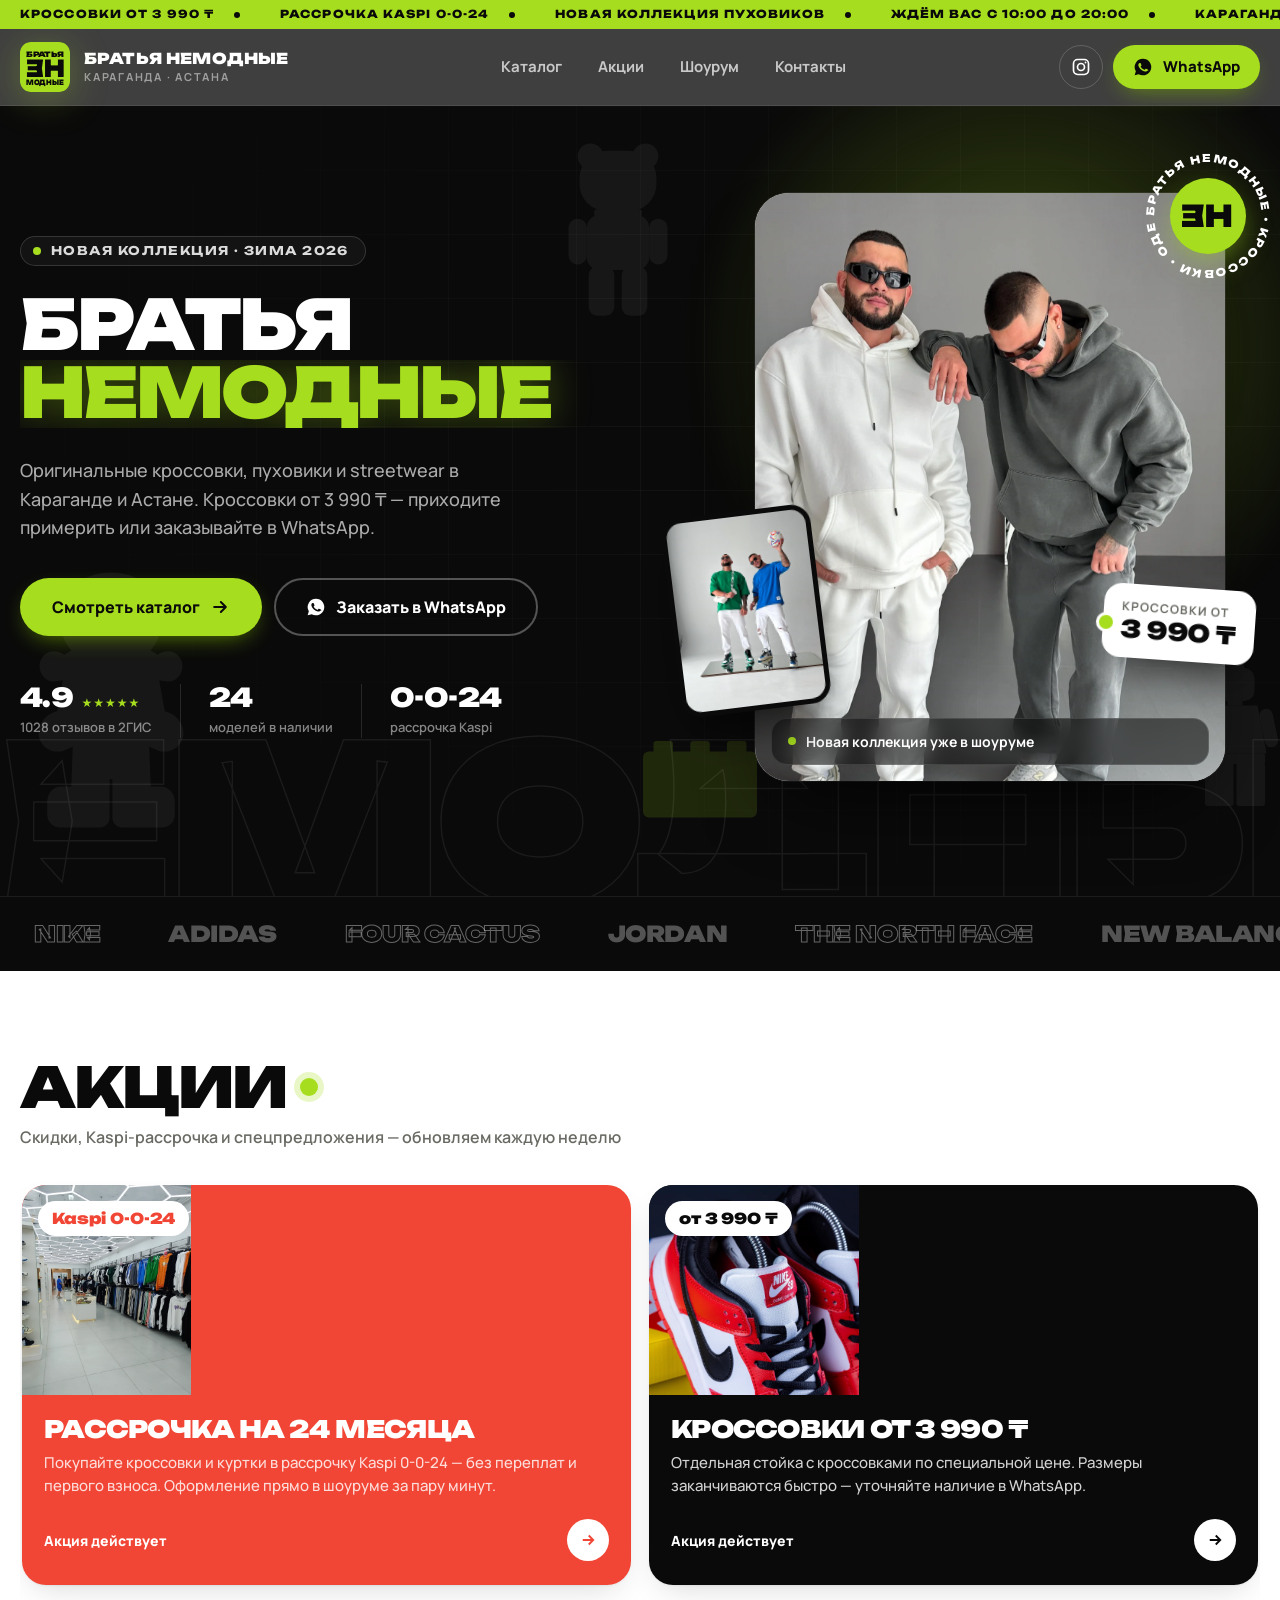
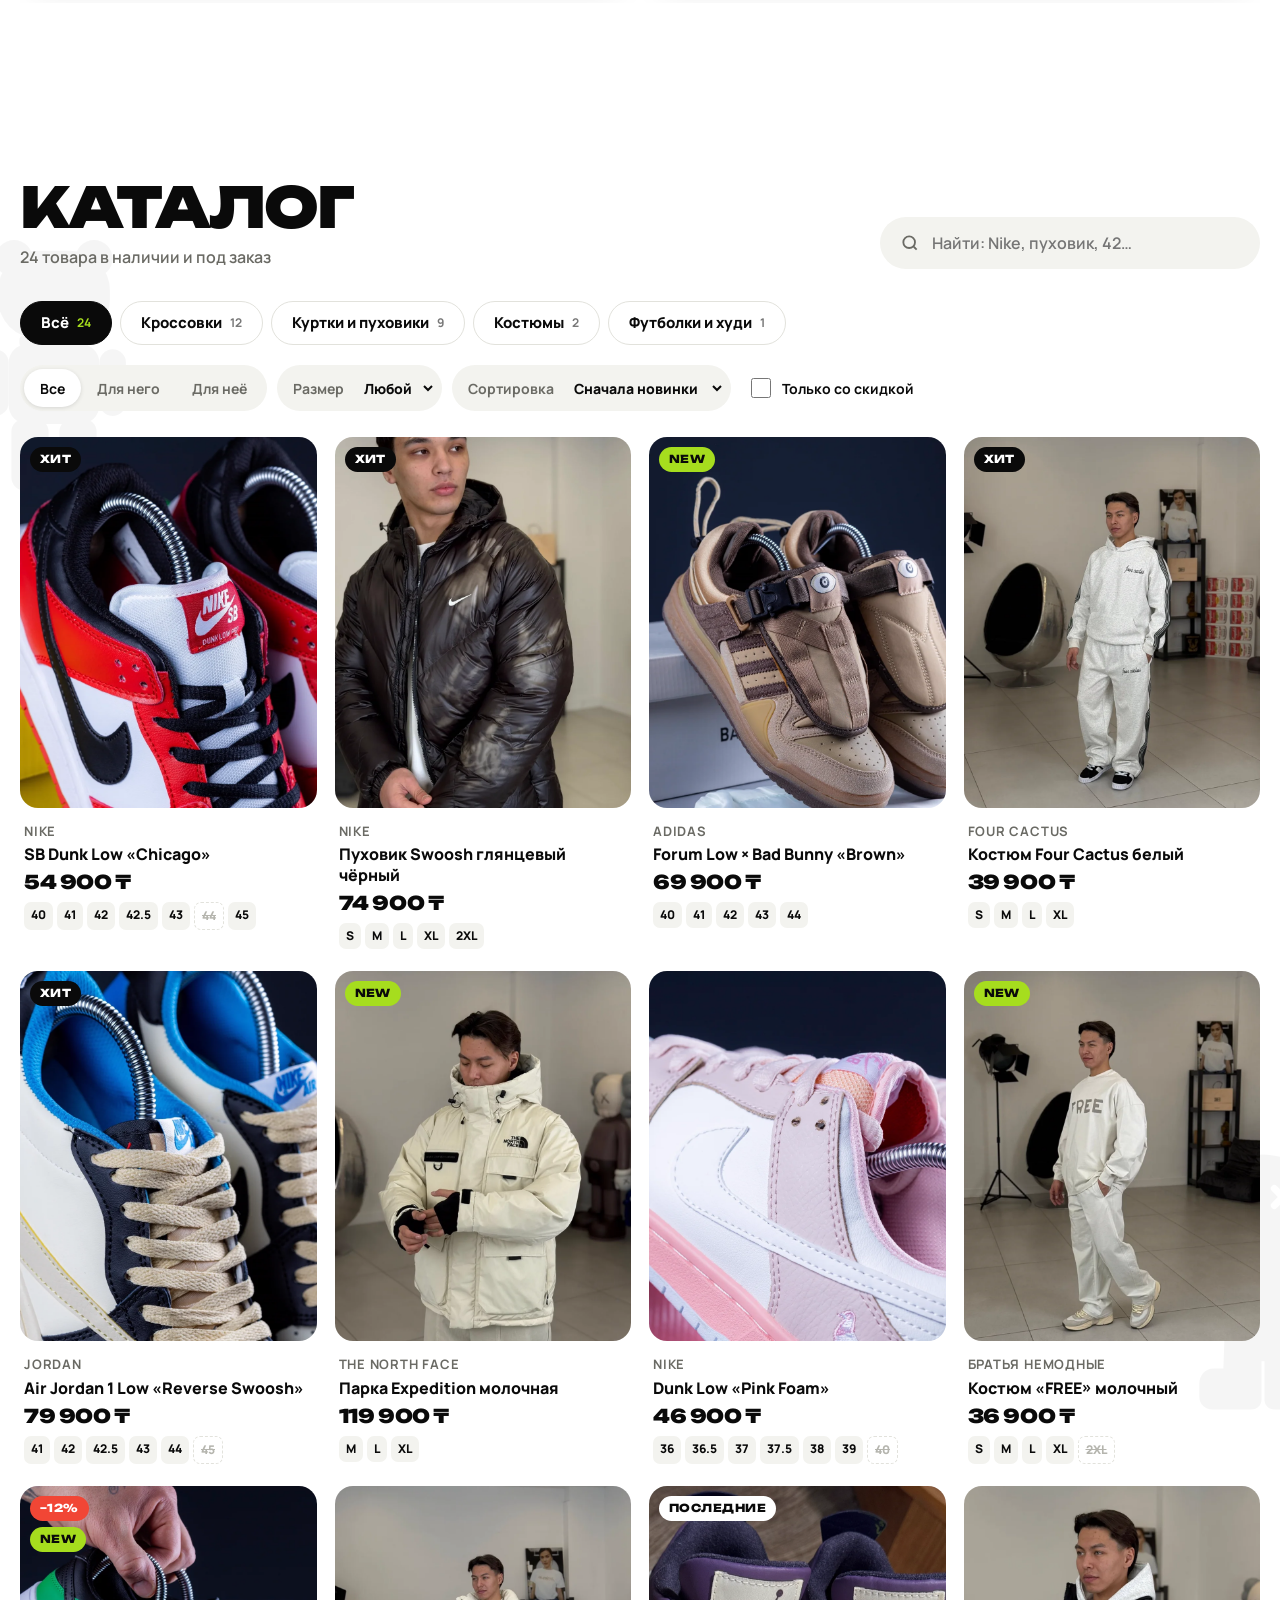
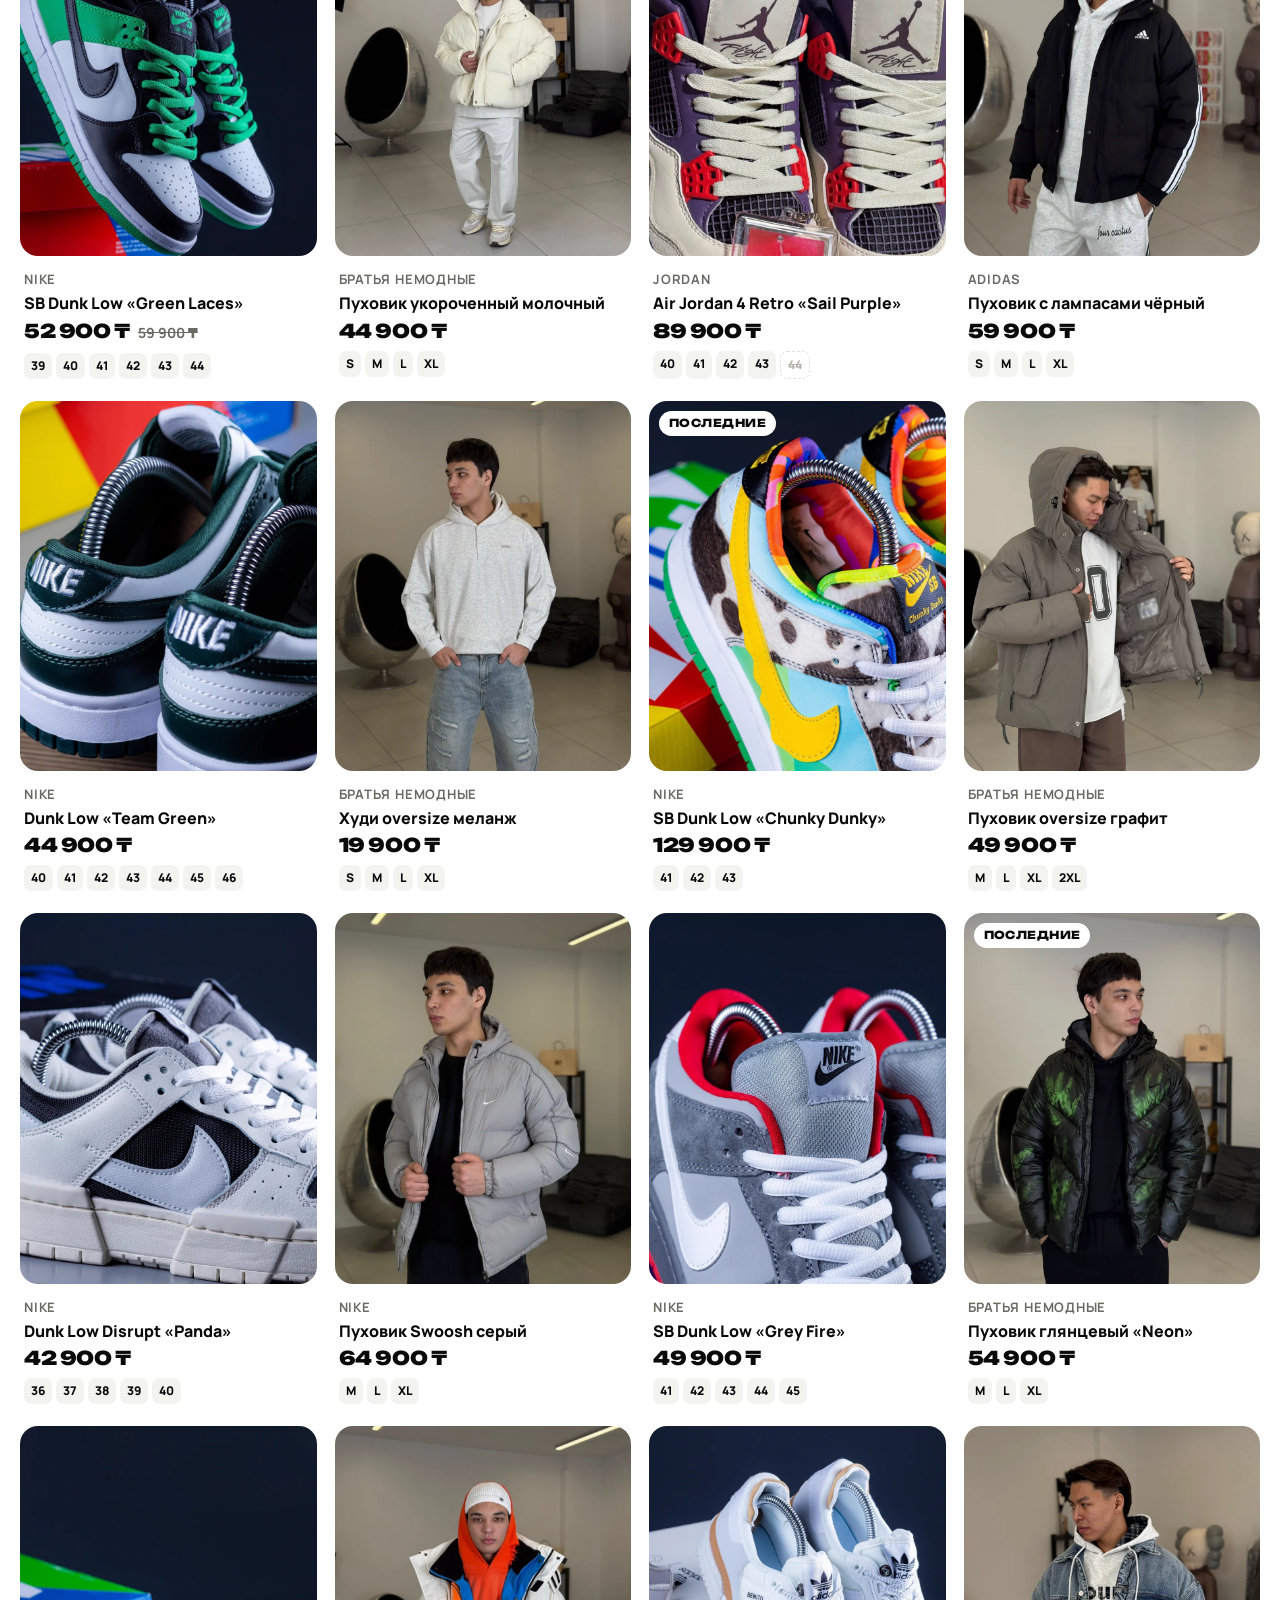
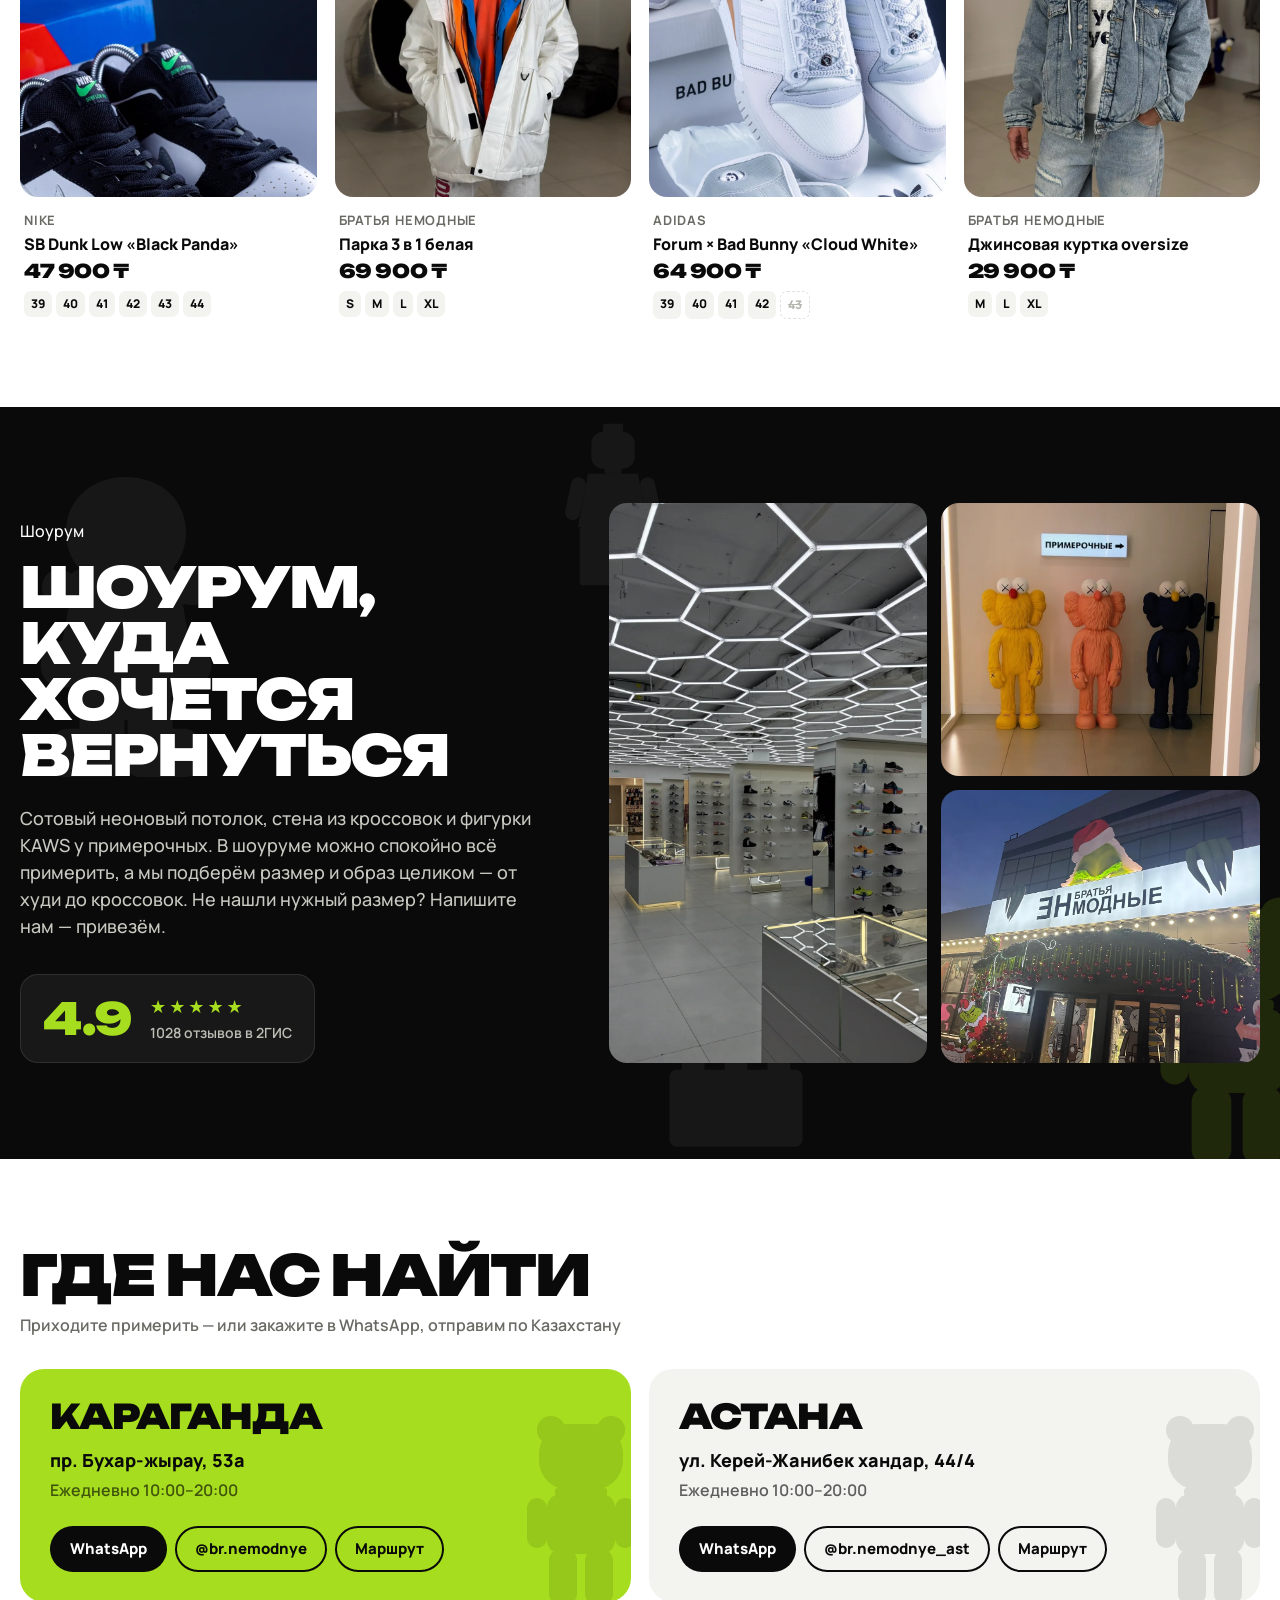
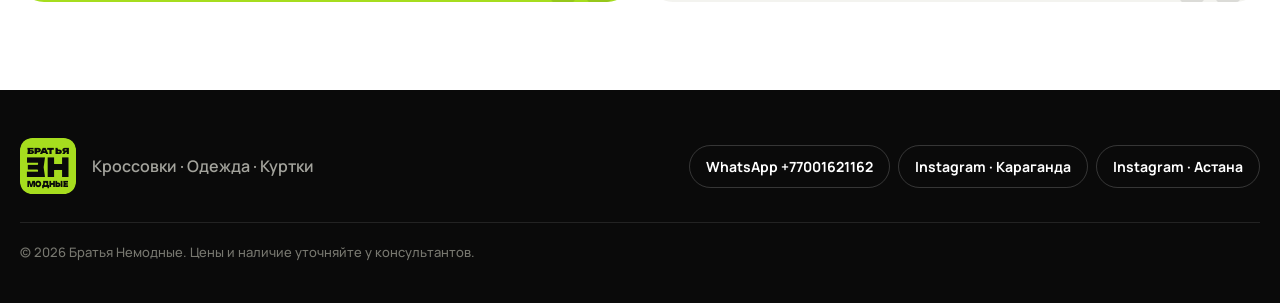
==== commit b6f2aec2: "Заголовок «Братья Немодные», фото братьев вместо фигурок Co-Authored-By: Claude Opus 5.5 <noreply@an" ====
--- a/index.html
+++ b/index.html
@@ -13,7 +13,7 @@
 <link rel="preconnect" href="https://fonts.googleapis.com">
 <link rel="preconnect" href="https://fonts.gstatic.com" crossorigin>
 <link href="https://fonts.googleapis.com/css2?family=Unbounded:wght@500;700;900&family=Manrope:wght@400;500;600;700;800&display=swap" rel="stylesheet">
-<link rel="stylesheet" href="styles.css">
+<link rel="stylesheet" href="styles.css?v=4">
 </head>
 <body>
 
@@ -47,7 +47,7 @@
     <div class="wrap hero__in">
       <div class="hero__text">
         <p class="eyebrow"><i></i><span id="heroKicker">Новая коллекция · Зима 2026</span></p>
-        <h1 class="hero__title" id="heroTitle"><span class="ln"><span>Не модно.</span></span><span class="ln"><span class="hl">А стильно.</span></span></h1>
+        <h1 class="hero__title" id="heroTitle"><span class="ln"><span>Братья</span></span><span class="ln"><span class="hl">Немодные</span></span></h1>
         <p class="hero__lead" id="heroText"></p>
         <div class="hero__cta">
           <a href="#catalog" class="btn btn--lime btn--lg">Смотреть каталог <svg viewBox="0 0 24 24" class="arr"><path d="M5 12h14M13 6l6 6-6 6"/></svg></a>
@@ -61,7 +61,7 @@
       </div>
       <div class="hero__media">
         <figure class="hero__photo"><img id="heroImg" src="media/brothers-hero.webp" alt="Братья Немодные" fetchpriority="high"><figcaption><span class="dot"></span><span id="heroCap">Новая коллекция в шоуруме</span></figcaption></figure>
-        <figure class="hero__mini" id="heroMiniBox"><img id="heroImg2" src="media/kaws-fitting.webp" alt="Шоурум Братья Немодные"></figure>
+        <figure class="hero__mini" id="heroMiniBox"><img id="heroImg2" src="media/brothers-color.webp" alt="Братья Немодные"></figure>
         <div class="seal" aria-hidden="true">
           <svg viewBox="0 0 200 200"><defs><path id="sealPath" d="M100 100m-78 0a78 78 0 1 1 156 0a78 78 0 1 1-156 0"/></defs><text><textPath href="#sealPath" startOffset="0">БРАТЬЯ НЕМОДНЫЕ • КРОССОВКИ • ОДЕЖДА • КУРТКИ •</textPath></text></svg>
           <span class="seal__core"><b>НЕ</b></span>
@@ -209,7 +209,7 @@
   </div>
 </div>
 
-<script src="common.js"></script>
-<script src="app.js"></script>
+<script src="common.js?v=3"></script>
+<script src="app.js?v=3"></script>
 </body>
 </html>
--- a/styles.css
+++ b/styles.css
@@ -95,10 +95,10 @@
 .eyebrow { display: inline-flex; align-items: center; gap: 10px; margin: 0 0 26px; padding: 8px 16px 8px 12px; border-radius: 99px; border: 1px solid rgba(255,255,255,.14); background: rgba(255,255,255,.04); font: 700 12px/1 var(--display); letter-spacing: .12em; text-transform: uppercase; color: rgba(255,255,255,.85); }
 .eyebrow i { width: 8px; height: 8px; border-radius: 50%; background: var(--lime); box-shadow: 0 0 0 0 rgba(166,221,30,.7); animation: pulse 2s infinite; }
 @keyframes pulse { 70% { box-shadow: 0 0 0 10px rgba(166,221,30,0); } 100% { box-shadow: 0 0 0 0 rgba(166,221,30,0); } }
-.hero__title { margin: 0; font: 900 clamp(44px, 5.9vw, 88px)/.94 var(--display); letter-spacing: -.045em; text-transform: uppercase; }
+.hero__title { margin: 0; font: 900 clamp(40px, 5.4vw, 82px)/.94 var(--display); letter-spacing: -.045em; text-transform: uppercase; }
 .hero__title .ln { display: block; overflow: hidden; padding-bottom: .04em; }
 .hero__title .ln > span { display: inline-block; animation: rise .9s cubic-bezier(.2,.8,.2,1) both; }
-.hero__title .hl { color: var(--lime); }
+.hero__title .hl { color: var(--lime); text-shadow: 0 0 42px rgba(166,221,30,.38); }
 @keyframes rise { from { transform: translateY(105%); } }
 .hero__lead { margin: 28px 0 0; max-width: 500px; font-size: 18px; line-height: 1.6; color: rgba(255,255,255,.66); }
 .hero__cta { display: flex; flex-wrap: wrap; gap: 12px; margin-top: 36px; }
@@ -154,7 +154,7 @@
   .hero__trust em { display: none; }
   .hero__trust li > span { font-size: 11.5px; }
   .hero__media { width: 82%; }
-  .hero__mini { width: 100px; left: -26px; bottom: 54px; border-width: 4px; }
+  .hero__mini { width: 100px; left: -26px; bottom: 120px; border-width: 4px; }
   .seal { width: 100px; height: 100px; right: -20px; top: -34px; }
   .seal__core { width: 54px; height: 54px; }
   .seal__core b { font-size: 21px; }
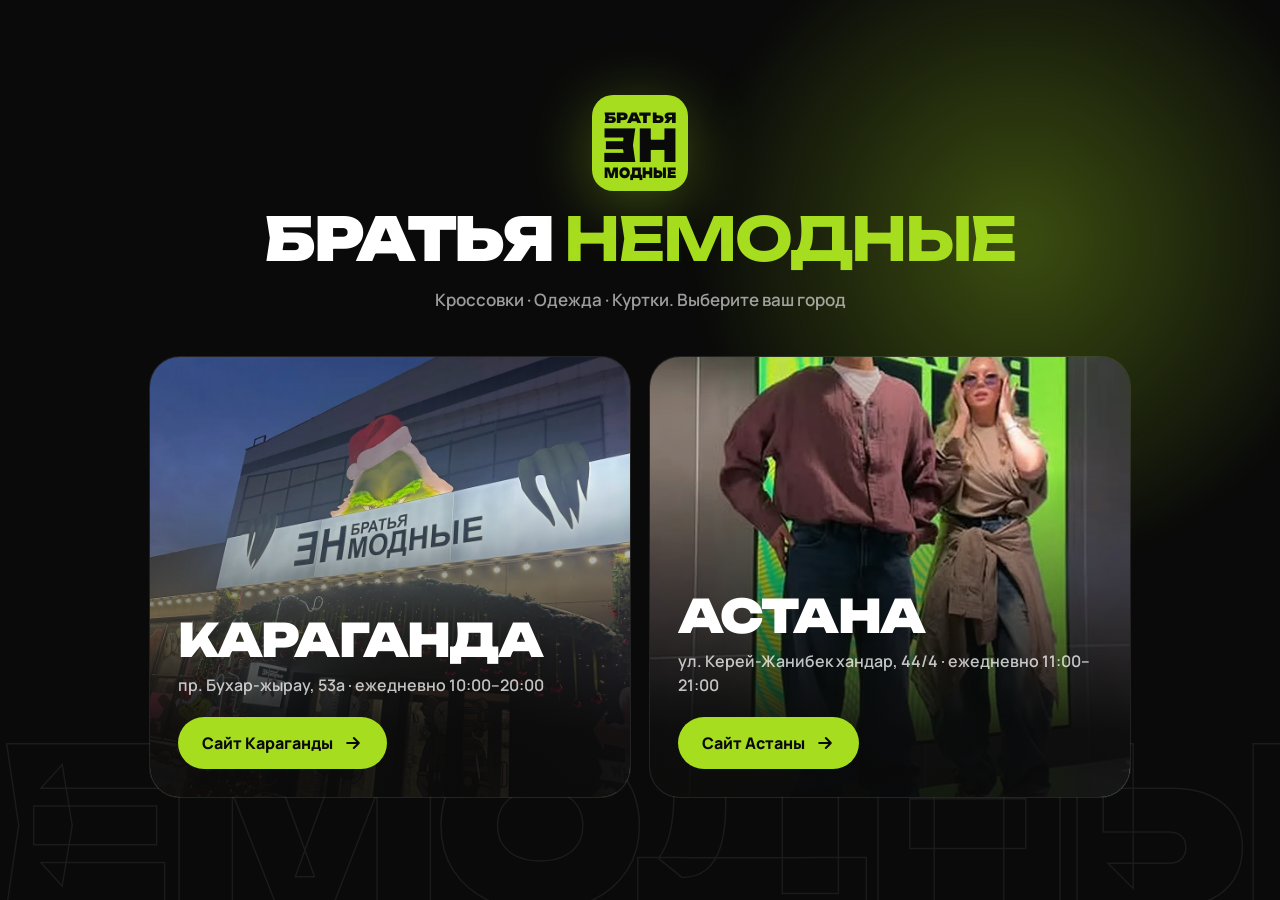
==== commit 57acdb15: "Отдельные сайты и админки для Караганды и Астаны Co-Authored-By: Claude Opus 5.5 <noreply@anthropic." ====
--- a/index.html
+++ b/index.html
@@ -3,213 +3,47 @@
 <head>
 <meta charset="utf-8">
 <meta name="viewport" content="width=device-width, initial-scale=1, viewport-fit=cover">
-<title>Братья Немодные — кроссовки, одежда, куртки</title>
-<meta name="description" content="Братья Немодные — магазин кроссовок, одежды и курток в Караганде и Астане. Кроссовки от 3 990 ₸, рассрочка Kaspi 0-0-24. Заказ в WhatsApp.">
-<meta name="theme-color" content="#A6DD1E">
-<meta property="og:title" content="Братья Немодные — кроссовки, одежда, куртки">
-<meta property="og:description" content="Кроссовки от 3 990 ₸. Шоурумы в Караганде и Астане.">
-<meta property="og:image" content="media/showroom-led.webp">
+<title>Братья Немодные — выберите город</title>
+<meta name="description" content="Братья Немодные — кроссовки, одежда и куртки. Шоурумы в Караганде и Астане.">
+<meta name="theme-color" content="#0A0A0A">
+<meta property="og:image" content="media/brothers-hero.webp">
 <link rel="icon" href="data:image/svg+xml,%3Csvg xmlns='http://www.w3.org/2000/svg' viewBox='0 0 64 64'%3E%3Crect width='64' height='64' rx='14' fill='%23A6DD1E'/%3E%3Ctext x='32' y='44' font-family='Arial Black,Arial' font-weight='900' font-size='30' text-anchor='middle' transform='translate(64 0) scale(-1 1)'%3EНЕ%3C/text%3E%3C/svg%3E">
 <link rel="preconnect" href="https://fonts.googleapis.com">
 <link rel="preconnect" href="https://fonts.gstatic.com" crossorigin>
-<link href="https://fonts.googleapis.com/css2?family=Unbounded:wght@500;700;900&family=Manrope:wght@400;500;600;700;800&display=swap" rel="stylesheet">
-<link rel="stylesheet" href="styles.css?v=4">
+<link href="https://fonts.googleapis.com/css2?family=Unbounded:wght@700;900&family=Manrope:wght@500;600;700;800&display=swap" rel="stylesheet">
+<link rel="stylesheet" href="styles.css?v=5">
+<style>
+body { background: #0A0A0A; color: #fff; min-height: 100vh; min-height: 100dvh; }
+.pick { position: relative; overflow: hidden; min-height: 100vh; min-height: 100dvh; display: grid; align-content: center; padding: 48px 0 56px; isolation: isolate; }
+.pick__head { text-align: center; display: grid; justify-items: center; gap: 18px; margin-bottom: 44px; }
+.pick__head .bn-logo { width: 96px; filter: drop-shadow(0 12px 32px rgba(166,221,30,.35)); }
+.pick__head h1 { margin: 0; font: 900 clamp(34px, 5vw, 60px)/1 var(--display); text-transform: uppercase; letter-spacing: -.04em; }
+.pick__head h1 b { color: var(--lime); }
+.pick__head p { margin: 0; color: rgba(255,255,255,.6); font-weight: 600; font-size: 17px; }
+.cities { display: grid; grid-template-columns: 1fr 1fr; gap: 20px; width: min(980px, 100%); margin: 0 auto; }
+.city { position: relative; display: flex; flex-direction: column; justify-content: flex-end; min-height: 440px; border-radius: 30px; overflow: hidden; padding: 28px; color: #fff; box-shadow: 0 0 0 1px rgba(255,255,255,.1); transition: transform .35s cubic-bezier(.2,.9,.3,1.2), box-shadow .3s; }
+.city img { position: absolute; inset: 0; width: 100%; height: 100%; object-fit: cover; z-index: -2; transition: transform .8s ease; }
+.city::before { content: ''; position: absolute; inset: 0; z-index: -1; background: linear-gradient(180deg, rgba(10,10,10,0) 25%, rgba(10,10,10,.92) 85%); }
+.city:hover { transform: translateY(-6px); box-shadow: 0 0 0 2px var(--lime), 0 30px 60px -20px rgba(166,221,30,.35); }
+.city:hover img { transform: scale(1.06); }
+.city h2 { margin: 0; font: 900 clamp(32px, 4vw, 46px)/1 var(--display); text-transform: uppercase; letter-spacing: -.04em; }
+.city p { margin: 10px 0 0; color: rgba(255,255,255,.75); font-weight: 600; }
+.city .go { margin-top: 20px; align-self: flex-start; display: inline-flex; align-items: center; gap: 10px; height: 52px; padding: 0 24px; border-radius: 99px; background: var(--lime); color: var(--ink); font-weight: 800; }
+.city .go svg { width: 20px; height: 20px; fill: none; stroke: currentColor; stroke-width: 2.4; stroke-linecap: round; stroke-linejoin: round; }
+@media (max-width: 720px) { .cities { grid-template-columns: 1fr; } .city { min-height: 300px; padding: 22px; } }
+</style>
 </head>
 <body>
-
-<div class="ticker" aria-hidden="true"><div class="ticker__track" id="ticker"></div></div>
-
-<header class="top" id="top">
-  <div class="wrap top__in">
-    <a href="#" class="brand" aria-label="Братья Немодные — на главную">
-      <span class="brand__mark" id="logo"><svg class="bn-logo" viewBox="0 0 120 120"><rect width="120" height="120" rx="22" fill="#A6DD1E"/></svg></span>
-      <span class="brand__word"><b>Братья Немодные</b><small>Караганда · Астана</small></span>
-    </a>
-    <nav class="top__nav" aria-label="Разделы">
-      <a href="#catalog">Каталог</a>
-      <a href="#promo">Акции</a>
-      <a href="#showroom">Шоурум</a>
-      <a href="#contacts">Контакты</a>
-    </nav>
-    <div class="top__act">
-      <a class="icon-btn" id="igTop" target="_blank" rel="noopener" aria-label="Instagram"><svg viewBox="0 0 24 24"><rect x="3" y="3" width="18" height="18" rx="5"/><circle cx="12" cy="12" r="4.2"/><circle cx="17.4" cy="6.6" r="1.1" class="fill"/></svg></a>
-      <a class="btn btn--lime btn--sm" id="waTop" target="_blank" rel="noopener"><svg class="wa-ic" viewBox="0 0 24 24"><path d="M12 2a10 10 0 0 0-8.6 15.1L2 22l5-1.3A10 10 0 1 0 12 2zm5.3 14.2c-.2.6-1.3 1.2-1.8 1.2-.5.1-1 .2-3.3-.7-2.8-1.1-4.5-3.9-4.7-4.1-.1-.2-1.1-1.5-1.1-2.9s.7-2 1-2.3c.2-.3.5-.3.7-.3h.5c.2 0 .4 0 .6.5l.9 2.1c.1.2.1.4 0 .5l-.3.5-.4.5c-.1.1-.3.3-.1.6.2.3.8 1.3 1.7 2.1 1.1 1 2.1 1.3 2.4 1.5.3.1.5.1.7-.1l.9-1.1c.2-.3.4-.2.7-.1l2 1c.3.1.5.2.5.3.1.2.1.7-.1 1.3z"/></svg><span>WhatsApp</span></a>
+<main class="pick">
+  <div class="hero__glow" aria-hidden="true"></div>
+  <div class="hero__ghost" aria-hidden="true">НЕМОДНЫЕ</div>
+  <div class="wrap">
+    <div class="pick__head"><svg class="bn-logo" viewBox="0 0 120 120" role="img" aria-label="Братья Немодные"><rect width="120" height="120" rx="22" fill="#A6DD1E"/><g fill="#0A0A0A" font-family="Unbounded, Arial Black, sans-serif" font-weight="900"><text x="15" y="35" font-size="17.5" textLength="90" lengthAdjust="spacingAndGlyphs">БРАТЬЯ</text><text transform="translate(120 0) scale(-1 1)" x="13" y="84" font-size="56" textLength="94" lengthAdjust="spacingAndGlyphs">НЕ</text><text x="15" y="104" font-size="17.5" textLength="90" lengthAdjust="spacingAndGlyphs">МОДНЫЕ</text></g></svg><h1>Братья <b>Немодные</b></h1><p>Кроссовки · Одежда · Куртки. Выберите ваш город</p></div>
+    <div class="cities">
+      <a class="city" href="karaganda/"><img src="media/store-front.webp" alt=""><h2>Караганда</h2><p>пр. Бухар-жырау, 53а · ежедневно 10:00–20:00</p><span class="go">Сайт Караганды <svg viewBox="0 0 24 24"><path d="M5 12h14M13 6l6 6-6 6"/></svg></span></a>
+      <a class="city" href="astana/"><img src="media/showroom-led.webp" alt=""><h2>Астана</h2><p>ул. Керей-Жанибек хандар, 44/4 · ежедневно 11:00–21:00</p><span class="go">Сайт Астаны <svg viewBox="0 0 24 24"><path d="M5 12h14M13 6l6 6-6 6"/></svg></span></a>
     </div>
   </div>
-</header>
-
-<main>
-  <!-- ГЛАВНЫЙ ЭКРАН -->
-  <section class="hero">
-    <div class="hero__glow" aria-hidden="true"></div>
-    <div class="figs figs--dark" data-figs="hero"></div>
-    <div class="hero__ghost" aria-hidden="true">НЕМОДНЫЕ</div>
-    <div class="wrap hero__in">
-      <div class="hero__text">
-        <p class="eyebrow"><i></i><span id="heroKicker">Новая коллекция · Зима 2026</span></p>
-        <h1 class="hero__title" id="heroTitle"><span class="ln"><span>Братья</span></span><span class="ln"><span class="hl">Немодные</span></span></h1>
-        <p class="hero__lead" id="heroText"></p>
-        <div class="hero__cta">
-          <a href="#catalog" class="btn btn--lime btn--lg">Смотреть каталог <svg viewBox="0 0 24 24" class="arr"><path d="M5 12h14M13 6l6 6-6 6"/></svg></a>
-          <a class="btn btn--line btn--lg" id="waHero" target="_blank" rel="noopener"><svg class="wa-ic" viewBox="0 0 24 24"><path d="M12 2a10 10 0 0 0-8.6 15.1L2 22l5-1.3A10 10 0 1 0 12 2zm5.3 14.2c-.2.6-1.3 1.2-1.8 1.2-.5.1-1 .2-3.3-.7-2.8-1.1-4.5-3.9-4.7-4.1-.1-.2-1.1-1.5-1.1-2.9s.7-2 1-2.3c.2-.3.5-.3.7-.3h.5c.2 0 .4 0 .6.5l.9 2.1c.1.2.1.4 0 .5l-.3.5-.4.5c-.1.1-.3.3-.1.6.2.3.8 1.3 1.7 2.1 1.1 1 2.1 1.3 2.4 1.5.3.1.5.1.7-.1l.9-1.1c.2-.3.4-.2.7-.1l2 1c.3.1.5.2.5.3.1.2.1.7-.1 1.3z"/></svg> Заказать в WhatsApp</a>
-        </div>
-        <ul class="hero__trust">
-          <li><b><span id="factRating">4.9</span> <em>★★★★★</em></b><span id="factReviews">отзывы в 2ГИС</span></li>
-          <li><b id="factStock">—</b><span>моделей в наличии</span></li>
-          <li><b>0-0-24</b><span>рассрочка Kaspi</span></li>
-        </ul>
-      </div>
-      <div class="hero__media">
-        <figure class="hero__photo"><img id="heroImg" src="media/brothers-hero.webp" alt="Братья Немодные" fetchpriority="high"><figcaption><span class="dot"></span><span id="heroCap">Новая коллекция в шоуруме</span></figcaption></figure>
-        <figure class="hero__mini" id="heroMiniBox"><img id="heroImg2" src="media/brothers-color.webp" alt="Братья Немодные"></figure>
-        <div class="seal" aria-hidden="true">
-          <svg viewBox="0 0 200 200"><defs><path id="sealPath" d="M100 100m-78 0a78 78 0 1 1 156 0a78 78 0 1 1-156 0"/></defs><text><textPath href="#sealPath" startOffset="0">БРАТЬЯ НЕМОДНЫЕ • КРОССОВКИ • ОДЕЖДА • КУРТКИ •</textPath></text></svg>
-          <span class="seal__core"><b>НЕ</b></span>
-        </div>
-        <div class="price-tag"><span>кроссовки от</span><b>3 990 ₸</b></div>
-      </div>
-    </div>
-  </section>
-
-  <div class="brands" aria-label="Бренды в наличии"><div class="brands__track" id="brands"></div></div>
-
-  <!-- АКЦИИ -->
-  <section class="sec" id="promo" hidden>
-    <div class="wrap">
-      <div class="sec__head">
-        <h2 class="h2">Акции <span class="lime-dot"></span></h2>
-        <p class="sec__sub">Скидки, Kaspi-рассрочка и спецпредложения — обновляем каждую неделю</p>
-      </div>
-      <div class="promos" id="promos"></div>
-    </div>
-  </section>
-
-  <!-- КАТАЛОГ -->
-  <section class="sec sec--catalog" id="catalog">
-    <div class="figs figs--soft" data-figs="catalog"></div>
-    <div class="wrap">
-      <div class="sec__head sec__head--row">
-        <div>
-          <h2 class="h2">Каталог</h2>
-          <p class="sec__sub" id="catCount"></p>
-        </div>
-        <label class="search">
-          <svg viewBox="0 0 24 24"><circle cx="11" cy="11" r="7"/><path d="M20 20l-3.5-3.5"/></svg>
-          <input type="search" id="q" placeholder="Найти: Nike, пуховик, 42…" autocomplete="off">
-        </label>
-      </div>
-      <div class="chips" id="cats" role="tablist" aria-label="Категории"></div>
-      <div class="filters">
-        <div class="seg" id="gender" role="group" aria-label="Для кого">
-          <button type="button" data-g="" class="on">Все</button>
-          <button type="button" data-g="his">Для него</button>
-          <button type="button" data-g="her">Для неё</button>
-        </div>
-        <label class="select"><span>Размер</span><select id="size"><option value="">Любой</option></select></label>
-        <label class="select"><span>Сортировка</span><select id="sort">
-          <option value="new">Сначала новинки</option>
-          <option value="cheap">Сначала дешевле</option>
-          <option value="exp">Сначала дороже</option>
-          <option value="sale">Со скидкой</option>
-        </select></label>
-        <label class="check"><input type="checkbox" id="onlySale"><span>Только со скидкой</span></label>
-      </div>
-      <div class="grid" id="grid"></div>
-      <div class="empty" id="empty" hidden>
-        <p><b>Ничего не нашли</b>Но, возможно, это есть в шоуруме — напишите нам, проверим.</p>
-        <a class="btn btn--ink" id="waEmpty" target="_blank" rel="noopener">Спросить в WhatsApp</a>
-      </div>
-    </div>
-  </section>
-
-  <!-- ШОУРУМ -->
-  <section class="showroom" id="showroom">
-    <div class="figs figs--dark" data-figs="dark"></div>
-    <div class="wrap showroom__in">
-      <div class="showroom__text">
-        <p class="kicker kicker--lime">Шоурум</p>
-        <h2 class="h2 h2--light" id="aboutTitle"></h2>
-        <p class="showroom__lead" id="aboutText"></p>
-        <div class="rating">
-          <div class="rating__num" id="ratingNum">4.9</div>
-          <div><div class="stars">★★★★★</div><span id="ratingText">отзывов в 2ГИС</span></div>
-        </div>
-      </div>
-      <div class="gallery" id="gallery"></div>
-    </div>
-  </section>
-
-  <!-- КОНТАКТЫ -->
-  <section class="sec" id="contacts">
-    <div class="wrap">
-      <div class="sec__head">
-        <h2 class="h2">Где нас найти</h2>
-        <p class="sec__sub">Приходите примерить — или закажите в WhatsApp, отправим по Казахстану</p>
-      </div>
-      <div class="branches" id="branches"></div>
-    </div>
-  </section>
 </main>
-
-<footer class="foot">
-  <div class="wrap foot__in">
-    <div class="foot__brand"><span id="footLogo"></span><p>Кроссовки · Одежда · Куртки</p></div>
-    <div class="foot__links" id="footLinks"></div>
-    <p class="foot__copy">© <span id="year"></span> Братья Немодные. Цены и наличие уточняйте у консультантов.</p>
-  </div>
-</footer>
-
-<a class="fab" id="fab" target="_blank" rel="noopener" aria-label="Написать в WhatsApp"><svg viewBox="0 0 24 24"><path d="M12 2a10 10 0 0 0-8.6 15.1L2 22l5-1.3A10 10 0 1 0 12 2zm5.3 14.2c-.2.6-1.3 1.2-1.8 1.2-.5.1-1 .2-3.3-.7-2.8-1.1-4.5-3.9-4.7-4.1-.1-.2-1.1-1.5-1.1-2.9s.7-2 1-2.3c.2-.3.5-.3.7-.3h.5c.2 0 .4 0 .6.5l.9 2.1c.1.2.1.4 0 .5l-.3.5-.4.5c-.1.1-.3.3-.1.6.2.3.8 1.3 1.7 2.1 1.1 1 2.1 1.3 2.4 1.5.3.1.5.1.7-.1l.9-1.1c.2-.3.4-.2.7-.1l2 1c.3.1.5.2.5.3.1.2.1.7-.1 1.3z"/></svg></a>
-
-<!-- Карточка товара -->
-<div class="modal" id="pm" hidden>
-  <div class="modal__bg" data-close></div>
-  <div class="modal__box modal__box--product" role="dialog" aria-modal="true" aria-labelledby="pmTitle">
-    <button class="modal__x" data-close aria-label="Закрыть">×</button>
-    <div class="pm">
-      <div class="pm__media">
-        <div class="pm__stage" id="pmStage"></div>
-        <div class="pm__thumbs" id="pmThumbs"></div>
-      </div>
-      <div class="pm__info">
-        <p class="pm__brand" id="pmBrand"></p>
-        <h3 class="pm__title" id="pmTitle"></h3>
-        <div class="pm__price" id="pmPrice"></div>
-        <div class="pm__promo" id="pmPromo" hidden></div>
-        <div class="pm__sizes">
-          <div class="pm__label"><span>Размер</span><small id="pmSizeHint">Выберите размер</small></div>
-          <div class="sizes" id="pmSizes"></div>
-        </div>
-        <p class="pm__desc" id="pmDesc"></p>
-        <a class="btn btn--lime btn--block" id="pmOrder" target="_blank" rel="noopener">Заказать в WhatsApp</a>
-        <a class="btn btn--ghost btn--block" id="pmAsk" target="_blank" rel="noopener">Спросить в Instagram</a>
-        <ul class="pm__perks">
-          <li>Примерка в шоуруме</li>
-          <li>Рассрочка Kaspi 0-0-24</li>
-          <li>Доставка по Казахстану</li>
-        </ul>
-      </div>
-    </div>
-  </div>
-</div>
-
-<!-- Акция -->
-<div class="modal" id="prm" hidden>
-  <div class="modal__bg" data-close></div>
-  <div class="modal__box modal__box--promo" role="dialog" aria-modal="true" aria-labelledby="prmTitle">
-    <button class="modal__x" data-close aria-label="Закрыть">×</button>
-    <div class="prm__media" id="prmMedia"></div>
-    <div class="prm__body">
-      <span class="prm__badge" id="prmBadge"></span>
-      <h3 class="prm__title" id="prmTitle"></h3>
-      <p class="prm__dates" id="prmDates"></p>
-      <p class="prm__text" id="prmText"></p>
-      <div class="prm__cta" id="prmCta"></div>
-    </div>
-  </div>
-</div>
-
-<script src="common.js?v=3"></script>
-<script src="app.js?v=3"></script>
 </body>
 </html>
--- a/styles.css
+++ b/styles.css
@@ -360,3 +360,12 @@
   .filters .select { flex: 1 1 140px; }
   .branch { padding: 24px; }
 }
+
+/* ---------- переключатель города ---------- */
+.city-sw { display: inline-flex; align-items: center; gap: 8px; height: 44px; padding: 0 16px 0 12px; border-radius: 99px; border: 1.5px solid rgba(255,255,255,.18); color: #fff; font-weight: 800; font-size: 14px; transition: border-color .2s; white-space: nowrap; }
+.city-sw svg { width: 18px; height: 18px; fill: none; stroke: var(--lime); stroke-width: 2.2; }
+.city-sw em { font-style: normal; font-weight: 700; font-size: 12.5px; color: rgba(255,255,255,.5); transition: color .2s; }
+.city-sw:hover { border-color: var(--lime); }
+.city-sw:hover em { color: var(--lime); }
+@media (max-width: 1080px) { .city-sw em { display: none; } }
+@media (max-width: 640px) { .city-sw { display: none; } }
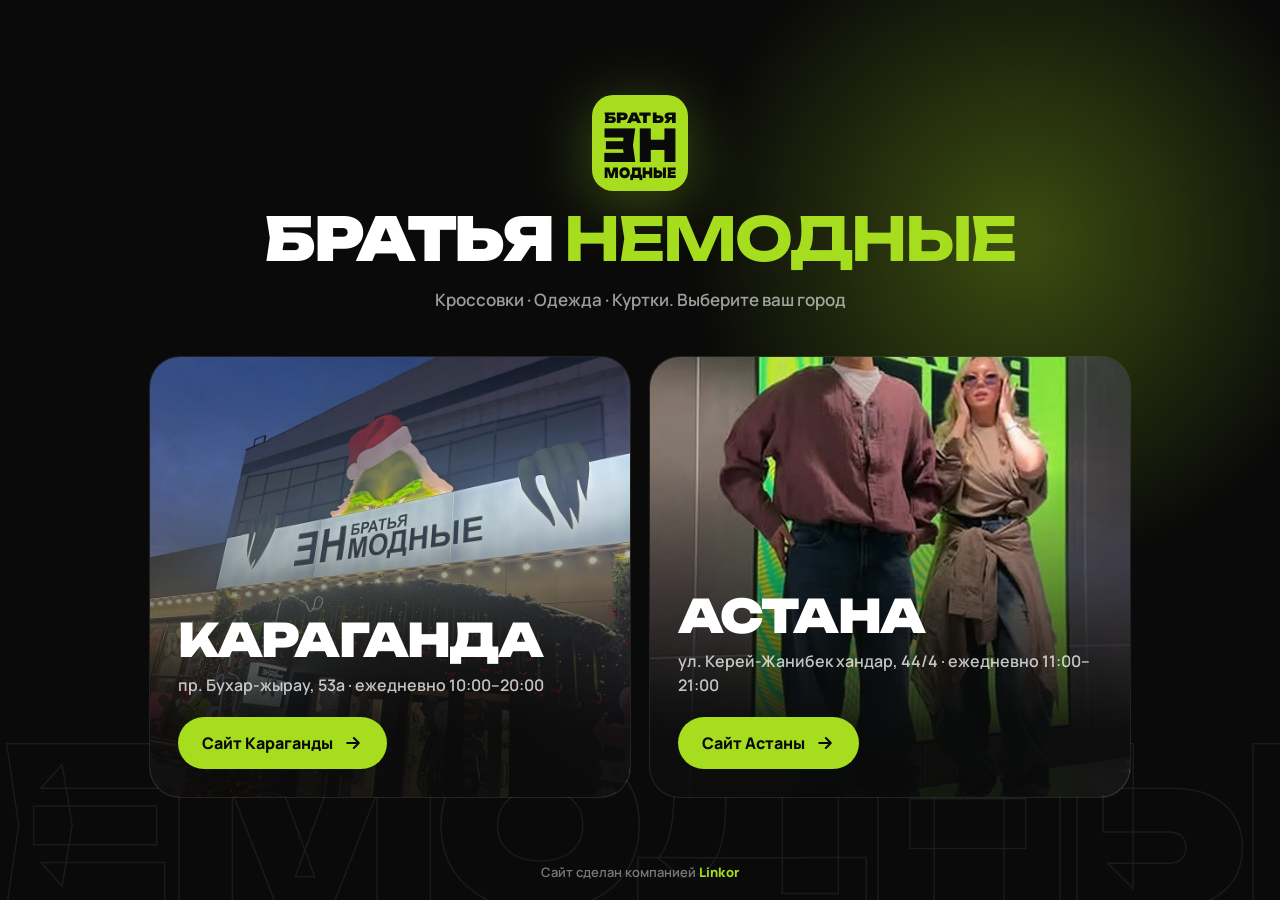
==== commit 81eeb55b: "Подпись «Сайт сделан компанией Linkor» в подвале Co-Authored-By: Claude Opus 5.5 <noreply@anthropic." ====
--- a/index.html
+++ b/index.html
@@ -11,7 +11,7 @@
 <link rel="preconnect" href="https://fonts.googleapis.com">
 <link rel="preconnect" href="https://fonts.gstatic.com" crossorigin>
 <link href="https://fonts.googleapis.com/css2?family=Unbounded:wght@700;900&family=Manrope:wght@500;600;700;800&display=swap" rel="stylesheet">
-<link rel="stylesheet" href="styles.css?v=5">
+<link rel="stylesheet" href="styles.css?v=6">
 <style>
 body { background: #0A0A0A; color: #fff; min-height: 100vh; min-height: 100dvh; }
 .pick { position: relative; overflow: hidden; min-height: 100vh; min-height: 100dvh; display: grid; align-content: center; padding: 48px 0 56px; isolation: isolate; }
@@ -44,6 +44,7 @@
       <a class="city" href="astana/"><img src="media/showroom-led.webp" alt=""><h2>Астана</h2><p>ул. Керей-Жанибек хандар, 44/4 · ежедневно 11:00–21:00</p><span class="go">Сайт Астаны <svg viewBox="0 0 24 24"><path d="M5 12h14M13 6l6 6-6 6"/></svg></span></a>
     </div>
   </div>
+  <p class="made made--pick">Сайт сделан компанией <b>Linkor</b></p>
 </main>
 </body>
 </html>
--- a/styles.css
+++ b/styles.css
@@ -369,3 +369,9 @@
 .city-sw:hover em { color: var(--lime); }
 @media (max-width: 1080px) { .city-sw em { display: none; } }
 @media (max-width: 640px) { .city-sw { display: none; } }
+
+/* ---------- подпись разработчика ---------- */
+.foot__copy { display: flex; flex-wrap: wrap; justify-content: space-between; gap: 8px 24px; }
+.made { color: rgba(255,255,255,.45); font-size: 13px; font-weight: 600; }
+.made b { color: var(--lime); font-weight: 800; letter-spacing: .02em; }
+.made--pick { position: absolute; left: 0; right: 0; bottom: 18px; margin: 0; text-align: center; }
